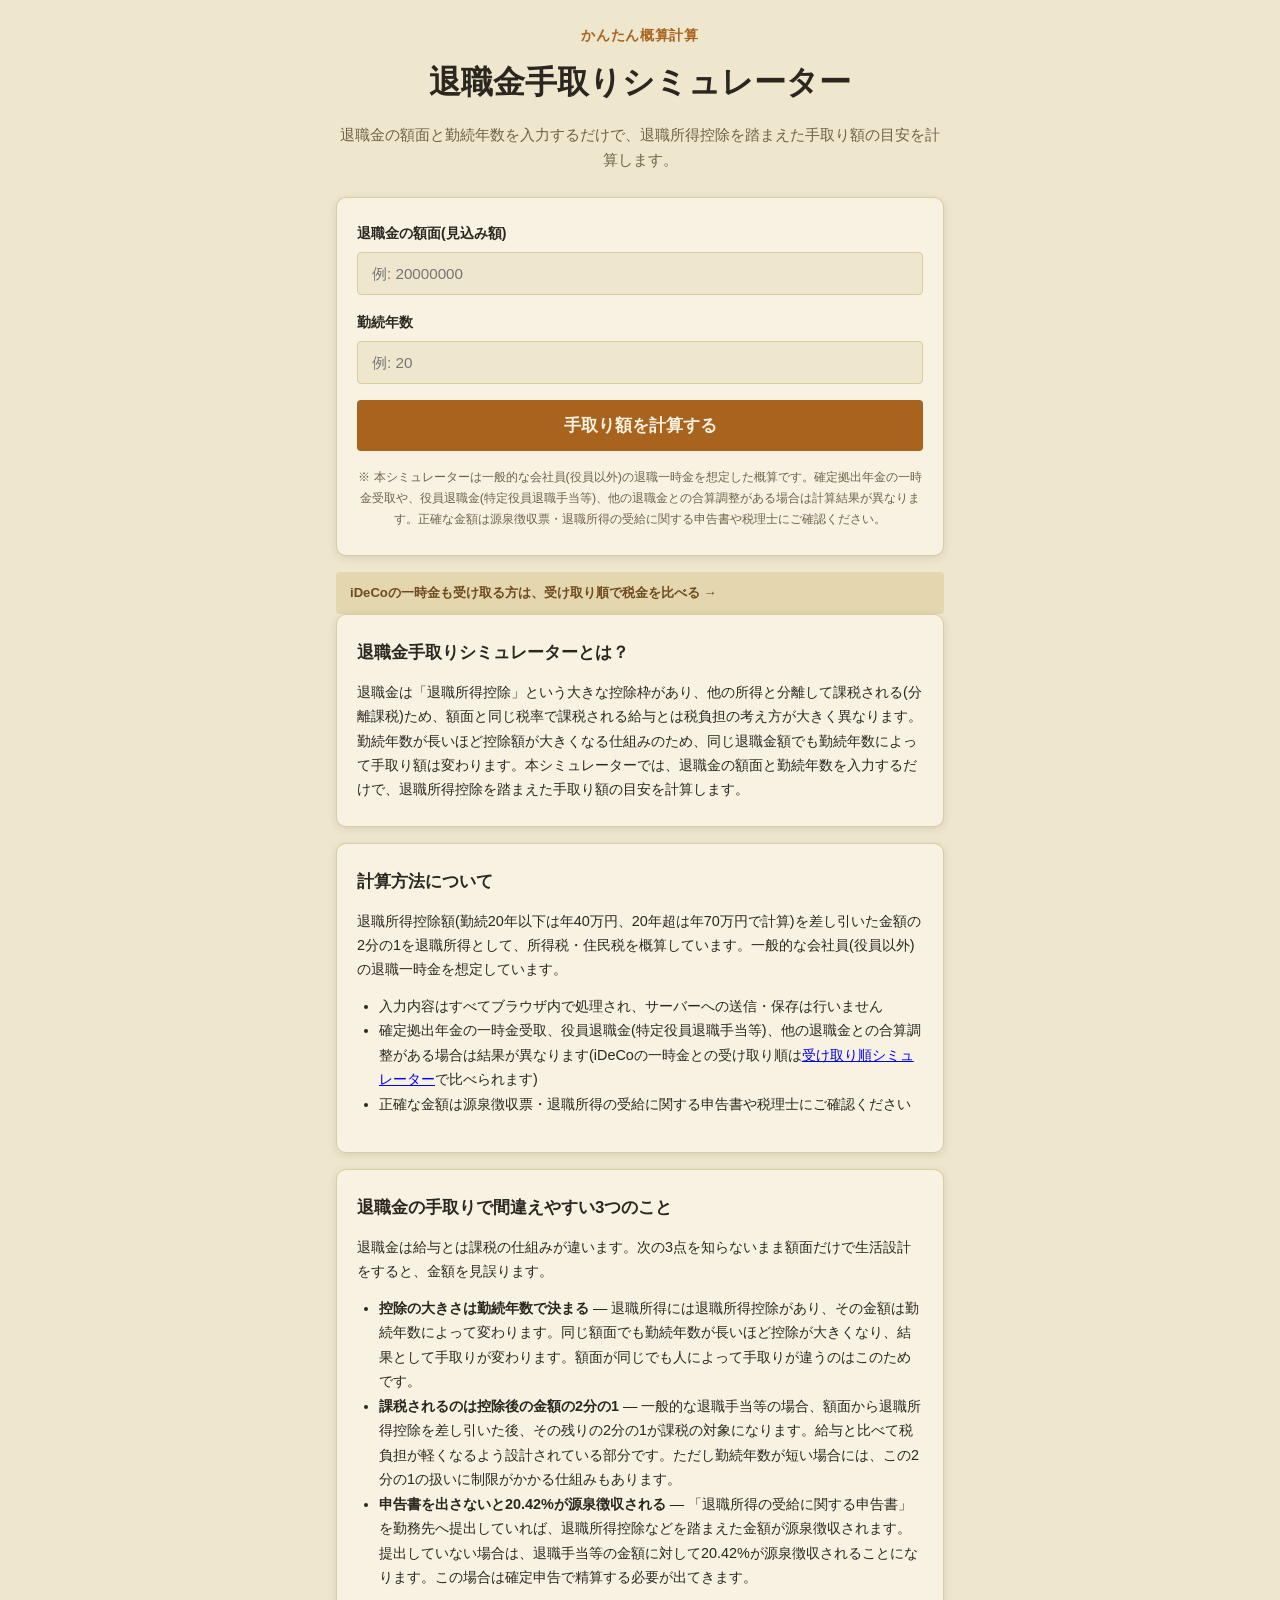
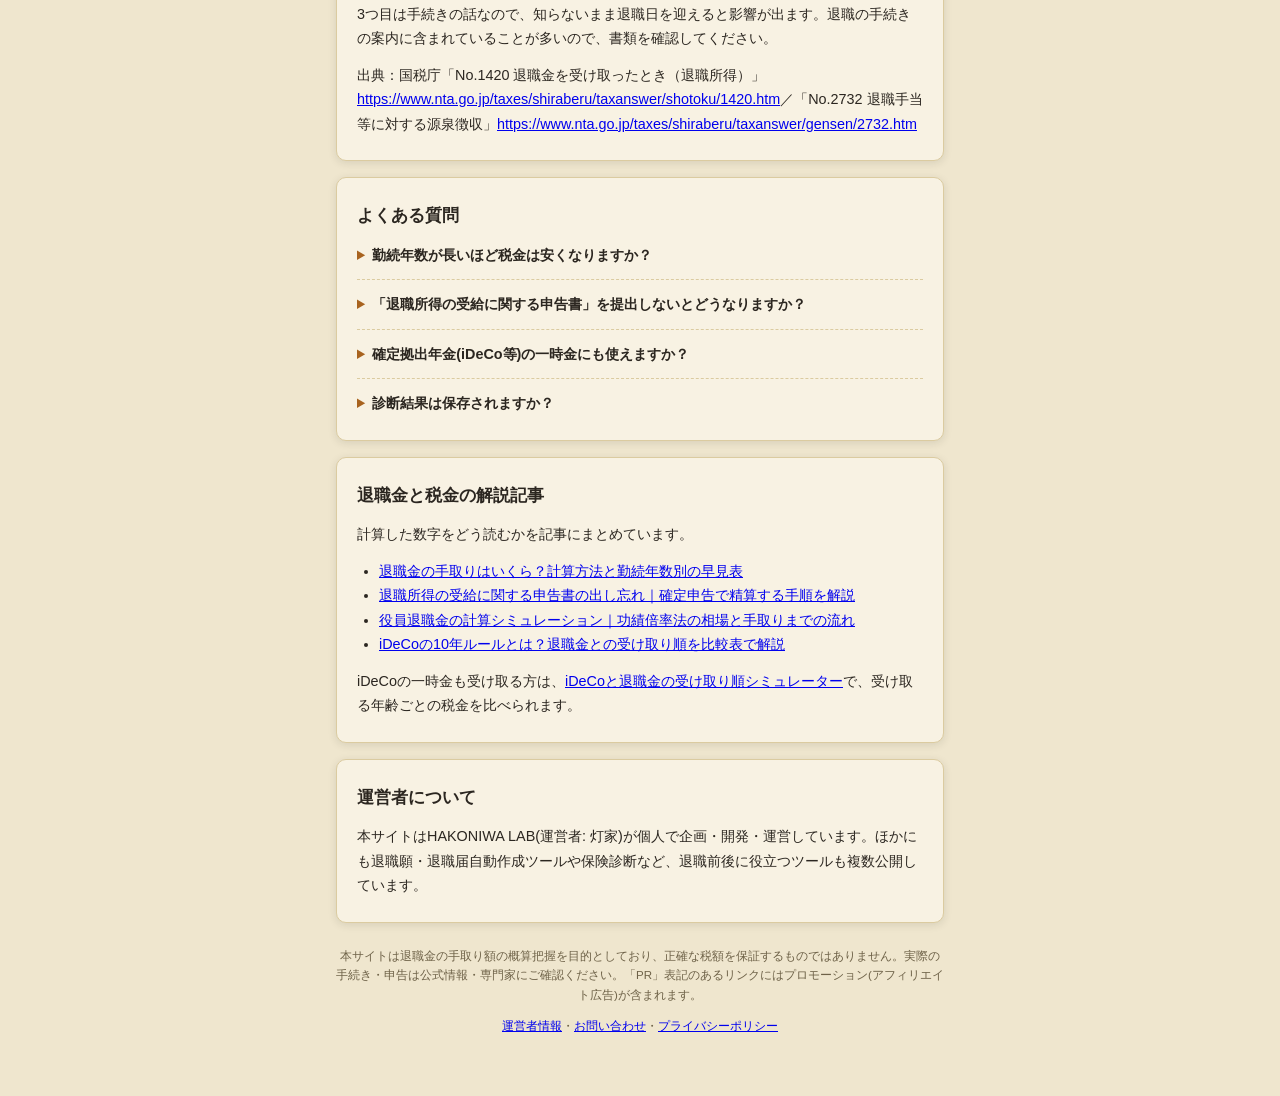
==== index.html @ 079b58ea "iDeCoと退職金の受け取り順シミュレーターと10年ルール解説記事を追加 - ideco/: iDeCo一時金を受け取る年齢ごとに退職金と合わせた税額を比較表で表示   (施行令70条の10年ルール・" ====
<!DOCTYPE html>
<html lang="ja">
<head>
<meta charset="UTF-8">
<meta name="viewport" content="width=device-width, initial-scale=1.0">
<title>退職金手取りシミュレーター | 退職所得控除を踏まえて概算計算</title>
<meta name="description" content="退職金の額面と勤続年数を入力するだけで、退職所得控除を踏まえた所得税・住民税を差し引いた手取り額の目安を計算できます。">
<script async src="https://pagead2.googlesyndication.com/pagead/js/adsbygoogle.js?client=ca-pub-6465548593525933" crossorigin="anonymous"></script>
<link rel="canonical" href="https://hakoniwalab.com/retirement-simulator/">
<link rel="stylesheet" href="css/style.css">
<script type="application/ld+json">{"@context":"https://schema.org","@type":"FAQPage","mainEntity":[{"@type":"Question","name":"勤続年数が長いほど税金は安くなりますか？","acceptedAnswer":{"@type":"Answer","text":"はい。退職所得控除は勤続年数に応じて大きくなるため(20年を境に控除の増え方も変わります)、同じ退職金額でも勤続年数が長いほど課税対象額が小さくなり、手取りの割合が高くなる傾向があります。"}},{"@type":"Question","name":"「退職所得の受給に関する申告書」を提出しないとどうなりますか？","acceptedAnswer":{"@type":"Answer","text":"提出しない場合、退職金の20.42%が一律で源泉徴収され、控除が反映されないため税金を多く払いすぎることがあります。その場合は確定申告で還付を受けられます。本シミュレーターは申告書を提出した場合の税額を計算しています。"}},{"@type":"Question","name":"確定拠出年金(iDeCo等)の一時金にも使えますか？","acceptedAnswer":{"@type":"Answer","text":"本シミュレーターは退職金だけの手取りを計算します。iDeCoの一時金と退職金の両方を受け取る場合は、受け取る順番と間隔で退職所得控除が調整されるため、iDeCoと退職金の受け取り順シミュレーターで、受け取る年齢ごとの税額を比べてください。"}},{"@type":"Question","name":"診断結果は保存されますか？","acceptedAnswer":{"@type":"Answer","text":"保存されません。計算のたびにその場で処理しており、入力内容や結果を外部に送信・保存する仕組みは持っていません。"}}]}</script>
</head>
<body>
<div id="app" class="app">

  <header class="app-header">
    <p class="app-header__eyebrow">かんたん概算計算</p>
    <h1 class="app-header__title">退職金手取り<br class="sp-only">シミュレーター</h1>
    <p class="app-header__lead">退職金の額面と勤続年数を入力するだけで、退職所得控除を踏まえた手取り額の目安を計算します。</p>
  </header>

  <main id="main" class="main">

    <!-- intro/form screen -->
    <section id="screen-intro" class="screen" data-screen="intro">
      <div class="card card--intro">
        <form id="calc-form">
          <div class="form-field">
            <label for="retirement_pay">退職金の額面(見込み額)</label>
            <input type="number" id="retirement_pay" name="retirement_pay" class="quiz-select" placeholder="例: 20000000" min="0" step="10000" required>
          </div>

          <div class="form-field">
            <label for="years">勤続年数</label>
            <input type="number" id="years" name="years" class="quiz-select" placeholder="例: 20" min="1" max="60" step="1" required>
          </div>

          <button type="submit" class="btn btn--primary btn--large">手取り額を計算する</button>
        </form>
        <p class="intro-disclaimer">※ 本シミュレーターは一般的な会社員(役員以外)の退職一時金を想定した概算です。確定拠出年金の一時金受取や、役員退職金(特定役員退職手当等)、他の退職金との合算調整がある場合は計算結果が異なります。正確な金額は源泉徴収票・退職所得の受給に関する申告書や税理士にご確認ください。</p>
      </div>
      <a class="cross-link-banner" href="ideco/">iDeCoの一時金も受け取る方は、受け取り順で税金を比べる →</a>
    </section>

    <!-- result screen -->
    <section id="screen-result" class="screen" data-screen="result" hidden>
      <div class="card card--intro" id="result-body"></div>
      <div id="ad-slot-result-bottom" class="ad-slot" aria-hidden="true"></div>

      <div class="card card--lead" id="lead-card">
        <h2 class="card__title">計算結果をあとで見返したい方へ</h2>
        <p>メールアドレスを登録すると、HAKONIWA LABの新しいツール・お得な情報をお届けします。</p>
        <form id="lead-form" class="lead-form" action="https://mail-studio.hakoniwa-labs.workers.dev/f/v6lGNd5ZqjptO-bG2wVIIij1IczI0iWg" method="post" target="popupwindow" onsubmit="window.open('https://mail-studio.hakoniwa-labs.workers.dev/f/v6lGNd5ZqjptO-bG2wVIIij1IczI0iWg', 'popupwindow')">
          <input type="email" name="email" class="lead-form__input" placeholder="メールアドレス" required>
          <button type="submit" class="btn btn--primary">登録する</button>
        </form>
      </div>

      <button type="button" class="btn btn--ghost" id="btn-restart">条件を変えて再計算する</button>
    </section>

  </main>

  <section class="article" aria-labelledby="about-heading">
    <div class="card card--article">
      <h2 id="about-heading">退職金手取りシミュレーターとは？</h2>
      <p>退職金は「退職所得控除」という大きな控除枠があり、他の所得と分離して課税される(分離課税)ため、額面と同じ税率で課税される給与とは税負担の考え方が大きく異なります。勤続年数が長いほど控除額が大きくなる仕組みのため、同じ退職金額でも勤続年数によって手取り額は変わります。本シミュレーターでは、退職金の額面と勤続年数を入力するだけで、退職所得控除を踏まえた手取り額の目安を計算します。</p>
    </div>

    <div class="card card--article">
      <h2>計算方法について</h2>
      <p>退職所得控除額(勤続20年以下は年40万円、20年超は年70万円で計算)を差し引いた金額の2分の1を退職所得として、所得税・住民税を概算しています。一般的な会社員(役員以外)の退職一時金を想定しています。</p>
      <ul>
        <li>入力内容はすべてブラウザ内で処理され、サーバーへの送信・保存は行いません</li>
        <li>確定拠出年金の一時金受取、役員退職金(特定役員退職手当等)、他の退職金との合算調整がある場合は結果が異なります(iDeCoの一時金との受け取り順は<a href="ideco/">受け取り順シミュレーター</a>で比べられます)</li>
        <li>正確な金額は源泉徴収票・退職所得の受給に関する申告書や税理士にご確認ください</li>
      </ul>
    </div>

    <div class="card card--article">
      <h2>退職金の手取りで間違えやすい3つのこと</h2>
      <p>退職金は給与とは課税の仕組みが違います。次の3点を知らないまま額面だけで生活設計をすると、金額を見誤ります。</p>
      <ul>
        <li><strong>控除の大きさは勤続年数で決まる</strong> — 退職所得には退職所得控除があり、その金額は勤続年数によって変わります。同じ額面でも勤続年数が長いほど控除が大きくなり、結果として手取りが変わります。額面が同じでも人によって手取りが違うのはこのためです。</li>
        <li><strong>課税されるのは控除後の金額の2分の1</strong> — 一般的な退職手当等の場合、額面から退職所得控除を差し引いた後、その残りの2分の1が課税の対象になります。給与と比べて税負担が軽くなるよう設計されている部分です。ただし勤続年数が短い場合には、この2分の1の扱いに制限がかかる仕組みもあります。</li>
        <li><strong>申告書を出さないと20.42%が源泉徴収される</strong> — 「退職所得の受給に関する申告書」を勤務先へ提出していれば、退職所得控除などを踏まえた金額が源泉徴収されます。提出していない場合は、退職手当等の金額に対して20.42%が源泉徴収されることになります。この場合は確定申告で精算する必要が出てきます。</li>
      </ul>
      <p>3つ目は手続きの話なので、知らないまま退職日を迎えると影響が出ます。退職の手続きの案内に含まれていることが多いので、書類を確認してください。</p>
      <p>出典：国税庁「No.1420 退職金を受け取ったとき（退職所得）」<a href="https://www.nta.go.jp/taxes/shiraberu/taxanswer/shotoku/1420.htm" target="_blank" rel="noopener">https://www.nta.go.jp/taxes/shiraberu/taxanswer/shotoku/1420.htm</a>／「No.2732 退職手当等に対する源泉徴収」<a href="https://www.nta.go.jp/taxes/shiraberu/taxanswer/gensen/2732.htm" target="_blank" rel="noopener">https://www.nta.go.jp/taxes/shiraberu/taxanswer/gensen/2732.htm</a></p>
    </div>

    <div class="card card--article">
      <h2>よくある質問</h2>
      <details class="faq-item">
        <summary>勤続年数が長いほど税金は安くなりますか？</summary>
        <p>はい。退職所得控除は勤続年数に応じて大きくなるため(20年を境に控除の増え方も変わります)、同じ退職金額でも勤続年数が長いほど課税対象額が小さくなり、手取りの割合が高くなる傾向があります。</p>
      </details>
      <details class="faq-item">
        <summary>「退職所得の受給に関する申告書」を提出しないとどうなりますか？</summary>
        <p>提出しない場合、退職金の20.42%が一律で源泉徴収され、控除が反映されないため税金を多く払いすぎることがあります。その場合は確定申告で還付を受けられます。本シミュレーターは申告書を提出した場合の税額を計算しています。</p>
      </details>
      <details class="faq-item">
        <summary>確定拠出年金(iDeCo等)の一時金にも使えますか？</summary>
        <p>本シミュレーターは退職金だけの手取りを計算します。iDeCoの一時金と退職金の両方を受け取る場合は、受け取る順番と間隔で退職所得控除が調整されるため、<a href="ideco/">iDeCoと退職金の受け取り順シミュレーター</a>で、受け取る年齢ごとの税額を比べてください。</p>
      </details>
      <details class="faq-item">
        <summary>診断結果は保存されますか？</summary>
        <p>保存されません。計算のたびにその場で処理しており、入力内容や結果を外部に送信・保存する仕組みは持っていません。</p>
      </details>
    </div>

    <div class="card card--article">
      <h2>退職金と税金の解説記事</h2>
      <p>計算した数字をどう読むかを記事にまとめています。</p>
      <ul>
        <li><a href="guide/taishokukin-tedori-keisan/">退職金の手取りはいくら？計算方法と勤続年数別の早見表</a></li>
        <li><a href="guide/shinkokusho-dashiwasure/">退職所得の受給に関する申告書の出し忘れ｜確定申告で精算する手順を解説</a></li>
        <li><a href="guide/yakuin-taishokukin-keisan/">役員退職金の計算シミュレーション｜功績倍率法の相場と手取りまでの流れ</a></li>
        <li><a href="guide/ideco-10nen-rule/">iDeCoの10年ルールとは？退職金との受け取り順を比較表で解説</a></li>
      </ul>
      <p>iDeCoの一時金も受け取る方は、<a href="ideco/">iDeCoと退職金の受け取り順シミュレーター</a>で、受け取る年齢ごとの税金を比べられます。</p>
    </div>

    <div class="card card--article">
      <h2>運営者について</h2>
      <p>本サイトはHAKONIWA LAB(運営者: 灯家)が個人で企画・開発・運営しています。ほかにも退職願・退職届自動作成ツールや保険診断など、退職前後に役立つツールも複数公開しています。</p>
    </div>
  </section>

  <footer class="app-footer">
    <p>本サイトは退職金の手取り額の概算把握を目的としており、正確な税額を保証するものではありません。実際の手続き・申告は公式情報・専門家にご確認ください。「PR」表記のあるリンクにはプロモーション(アフィリエイト広告)が含まれます。</p>
    <p><a href="../about.html">運営者情報</a>・<a href="../contact.html">お問い合わせ</a>・<a href="../privacy.html">プライバシーポリシー</a></p>
  </footer>

</div>

<script src="js/calculate.js"></script>
<script src="js/app.js"></script>
</body>
</html>
---- css/style.css ----
:root {
  --color-bg: #efe6ce;
  --color-surface: #f8f2e3;
  --color-border: #dbcba0;
  --color-text: #2b2620;
  --color-text-muted: #6e6248;
  --color-primary: #a8631f;
  --color-primary-hover: #8b5119;
  --color-primary-contrast: #fbf3e2;
  --color-accent: #55704a;
  --color-badge-bg: #e4d6ae;
  --color-badge-text: #6e4a1e;
  --color-warn-bg: #efd3c0;
  --color-warn-text: #8a4322;
  --radius-sm: 4px;
  --radius-md: 6px;
  --radius-lg: 10px;
  --shadow-card: 0 2px 8px rgba(43, 38, 32, 0.12);
  --max-width: 640px;
}

@media (prefers-color-scheme: dark) {
  :root {
    --color-bg: #211f1a;
    --color-surface: #2c2a22;
    --color-border: #423e30;
    --color-text: #f1e9d8;
    --color-text-muted: #b3a585;
    --color-primary: #e3a23b;
    --color-primary-hover: #edb259;
    --color-primary-contrast: #241c0d;
    --color-accent: #8fae7d;
    --color-badge-bg: #3a3626;
    --color-badge-text: #e3a23b;
    --color-warn-bg: #3d2a1d;
    --color-warn-text: #e0a876;
    --shadow-card: 0 2px 14px rgba(0, 0, 0, 0.5);
  }
}

* { box-sizing: border-box; }

[hidden] { display: none !important; }

html, body {
  margin: 0;
  padding: 0;
  background: var(--color-bg);
  color: var(--color-text);
  font-family: "Hiragino Sans", "Hiragino Kaku Gothic ProN", Meiryo, "Yu Gothic", sans-serif;
  line-height: 1.7;
  -webkit-text-size-adjust: 100%;
}

.app {
  max-width: var(--max-width);
  margin: 0 auto;
  padding: 24px 16px 48px;
}

.app-header {
  text-align: center;
  margin-bottom: 24px;
}

.app-header__eyebrow {
  color: var(--color-primary);
  font-weight: 700;
  font-size: 0.85rem;
  letter-spacing: 0.05em;
  margin: 0 0 8px;
}

.app-header__title {
  font-size: 1.6rem;
  font-weight: 800;
  margin: 0 0 12px;
}

.app-header__lead {
  color: var(--color-text-muted);
  font-size: 0.95rem;
  margin: 0;
}

.main { display: block; }

.card {
  background: var(--color-surface);
  border: 1px solid var(--color-border);
  border-radius: var(--radius-lg);
  box-shadow: var(--shadow-card);
  padding: 24px 20px;
  margin-bottom: 16px;
}

.card--intro { text-align: center; }

.intro-points {
  list-style: none;
  padding: 0;
  margin: 0 0 20px;
  text-align: left;
  display: inline-block;
}

.intro-points li {
  position: relative;
  padding-left: 26px;
  margin-bottom: 10px;
  color: var(--color-text);
}

.intro-points li::before {
  content: "✓";
  position: absolute;
  left: 0;
  color: var(--color-accent);
  font-weight: 700;
}

.intro-disclaimer {
  font-size: 0.78rem;
  color: var(--color-text-muted);
  margin: 16px 0 0;
}

.btn {
  display: inline-block;
  border: none;
  border-radius: var(--radius-sm);
  font-size: 0.95rem;
  font-weight: 700;
  padding: 12px 20px;
  cursor: pointer;
  text-align: center;
  transition: background-color 0.15s ease, opacity 0.15s ease;
}

.btn--primary {
  background: var(--color-primary);
  color: var(--color-primary-contrast);
}
.btn--primary:hover { background: var(--color-primary-hover); }
.btn--primary:disabled { opacity: 0.5; cursor: not-allowed; }

.btn--ghost {
  background: transparent;
  color: var(--color-text-muted);
  border: 1px solid var(--color-border);
}
.btn--ghost:hover { color: var(--color-text); border-color: var(--color-text-muted); }

.btn--large { width: 100%; padding: 14px 20px; font-size: 1.05rem; }
.btn--skip { margin-left: auto; }

.progress {
  height: 6px;
  background: var(--color-border);
  border-radius: 999px;
  overflow: hidden;
  margin-bottom: 8px;
}

.progress__bar {
  height: 100%;
  width: 0%;
  background: var(--color-primary);
  transition: width 0.25s ease;
}

.progress__label {
  font-size: 0.78rem;
  color: var(--color-text-muted);
  margin: 0 0 16px;
  text-align: right;
}

.card--quiz { min-height: 220px; }

.quiz-question {
  font-size: 1.1rem;
  font-weight: 700;
  margin: 0 0 6px;
}

.quiz-question__note {
  font-size: 0.82rem;
  color: var(--color-text-muted);
  margin: 0 0 18px;
}

.quiz-options {
  display: grid;
  gap: 10px;
}

.quiz-option {
  display: block;
  width: 100%;
  text-align: left;
  padding: 14px 16px;
  background: var(--color-bg);
  border: 1.5px solid var(--color-border);
  border-radius: var(--radius-sm);
  color: var(--color-text);
  font-size: 0.95rem;
  cursor: pointer;
  transition: border-color 0.15s ease, background-color 0.15s ease;
}

.quiz-option:hover {
  border-color: var(--color-primary);
}

.quiz-option.is-selected {
  border-color: var(--color-primary);
  background: var(--color-badge-bg);
  font-weight: 700;
}

.quiz-select {
  width: 100%;
  padding: 12px 14px;
  border: 1.5px solid var(--color-border);
  border-radius: var(--radius-sm);
  background: var(--color-bg);
  color: var(--color-text);
  font-size: 0.95rem;
}

.quiz-nav {
  display: flex;
  align-items: center;
  gap: 10px;
}

.result-summary {
  text-align: center;
  margin-bottom: 20px;
}

.result-summary__count {
  font-size: 1.3rem;
  font-weight: 800;
  margin: 0 0 4px;
}

.result-summary__note {
  font-size: 0.82rem;
  color: var(--color-text-muted);
  margin: 0;
}

.result-list {
  display: grid;
  gap: 14px;
  margin-bottom: 20px;
}

.result-card {
  background: var(--color-surface);
  border: 1px solid var(--color-border);
  border-radius: var(--radius-md);
  box-shadow: var(--shadow-card);
  padding: 18px 18px 16px;
}

.result-card__badges {
  display: flex;
  flex-wrap: wrap;
  gap: 6px;
  margin-bottom: 10px;
}

.badge {
  display: inline-block;
  font-size: 0.72rem;
  font-weight: 700;
  padding: 3px 10px;
  border-radius: 999px;
  background: var(--color-badge-bg);
  color: var(--color-badge-text);
}

.badge--accent {
  background: var(--color-primary);
  color: var(--color-primary-contrast);
}

.badge--warn {
  background: var(--color-warn-bg);
  color: var(--color-warn-text);
}

.result-card__name {
  font-size: 1.05rem;
  font-weight: 800;
  margin: 0 0 6px;
}

.result-card__benefit {
  color: var(--color-accent);
  font-weight: 700;
  margin: 0 0 4px;
}

.result-card__org {
  font-size: 0.8rem;
  color: var(--color-text-muted);
  margin: 0 0 12px;
}

.result-card__summary {
  font-size: 0.88rem;
  margin: 0 0 10px;
}

.result-card__conditions {
  font-size: 0.82rem;
  color: var(--color-text-muted);
  margin: 0 0 14px;
}

.result-card__actions {
  display: flex;
  flex-wrap: wrap;
  gap: 8px;
}

.result-card__link {
  display: inline-block;
  font-size: 0.85rem;
  font-weight: 700;
  color: var(--color-primary);
  text-decoration: none;
  padding: 8px 14px;
  border: 1.5px solid var(--color-primary);
  border-radius: var(--radius-sm);
}

.result-card__link:hover { background: var(--color-badge-bg); }

.result-card__link--offer {
  color: var(--color-accent);
  border-color: var(--color-accent);
  display: inline-flex;
  align-items: center;
  gap: 6px;
}

.badge--pr {
  background: var(--color-accent);
  color: var(--color-primary-contrast);
  font-size: 0.62rem;
  padding: 2px 6px;
}

.result-empty {
  text-align: center;
  color: var(--color-text-muted);
  padding: 24px 12px;
}

.ad-slot {
  min-height: 90px;
  border: 1px dashed var(--color-border);
  border-radius: var(--radius-sm);
  display: flex;
  align-items: center;
  justify-content: center;
  color: var(--color-text-muted);
  font-size: 0.75rem;
  margin-bottom: 20px;
}

.card--lead { text-align: center; }
.card__title { font-size: 1rem; margin: 0 0 8px; }

.lead-form {
  display: flex;
  gap: 8px;
  margin-top: 14px;
}

.lead-form__input {
  flex: 1;
  padding: 10px 12px;
  border: 1.5px solid var(--color-border);
  border-radius: var(--radius-sm);
  background: var(--color-bg);
  color: var(--color-text);
}

.app-footer {
  margin-top: 24px;
  text-align: center;
  font-size: 0.72rem;
  color: var(--color-text-muted);
}

.sp-only { display: inline; }

@media (min-width: 640px) {
  .app-header__title { font-size: 2rem; }
  .sp-only { display: none; }
}

.result-card__platforms {
  font-size: 0.8rem;
  color: var(--color-text-muted);
  margin: 0 0 14px;
}

.cross-link-banner {
  display: block;
  margin-top: 12px;
  padding: 10px 14px;
  background: var(--color-badge-bg);
  border-radius: var(--radius-sm);
  font-size: 0.82rem;
  color: var(--color-badge-text);
  text-decoration: none;
  font-weight: 700;
}

.cross-link-banner:hover { opacity: 0.85; }

.result-cross-links {
  display: grid;
  gap: 8px;
  margin-top: 16px;
}

.result-cross-links .cross-link-banner {
  margin-top: 0;
}

.form-field {
  text-align: left;
  margin-bottom: 16px;
}

.form-field label {
  display: block;
  font-size: 0.88rem;
  font-weight: 700;
  margin-bottom: 6px;
}

.form-field--checkbox label {
  display: flex;
  align-items: center;
  gap: 8px;
  font-weight: 400;
  font-size: 0.9rem;
}

.form-field--checkbox input[type="checkbox"] {
  width: 18px;
  height: 18px;
}

.result-headline {
  text-align: center;
  padding: 8px 0 20px;
  border-bottom: 1px dashed var(--color-border);
  margin-bottom: 16px;
}

.result-headline__label {
  font-size: 0.85rem;
  color: var(--color-text-muted);
  margin: 0 0 4px;
}

.result-headline__value {
  font-size: 2.2rem;
  font-weight: 800;
  color: var(--color-primary);
  margin: 0 0 4px;
}

.result-headline__sub {
  font-size: 0.85rem;
  color: var(--color-text-muted);
  margin: 0;
}

.result-breakdown {
  display: grid;
  gap: 8px;
  text-align: left;
}

.result-row {
  display: flex;
  justify-content: space-between;
  font-size: 0.9rem;
  padding: 8px 0;
  border-bottom: 1px solid var(--color-border);
}

.result-row span:first-child {
  color: var(--color-text-muted);
}

.result-row span:last-child {
  font-weight: 700;
}

/* --- 解説記事セクション --- */

.card--article h2 {
  font-size: 1.05rem;
  margin: 0 0 12px;
}
.card--article p {
  font-size: 0.9rem;
  margin: 0 0 12px;
}
.card--article p:last-child { margin-bottom: 0; }
.card--article a { overflow-wrap: anywhere; }
.card--article ul {
  font-size: 0.9rem;
  margin: 0 0 12px;
  padding-left: 22px;
}

.faq-item {
  border-bottom: 1px dashed var(--color-border);
  padding: 12px 0;
}
.faq-item:first-of-type { padding-top: 0; }
.faq-item:last-child { border-bottom: none; padding-bottom: 0; }
.faq-item summary {
  cursor: pointer;
  font-weight: 700;
  font-size: 0.9rem;
  list-style: revert;
}
.faq-item summary::marker { color: var(--color-primary); }
.faq-item p {
  margin: 8px 0 0;
  font-size: 0.85rem;
  color: var(--color-text-muted);
}
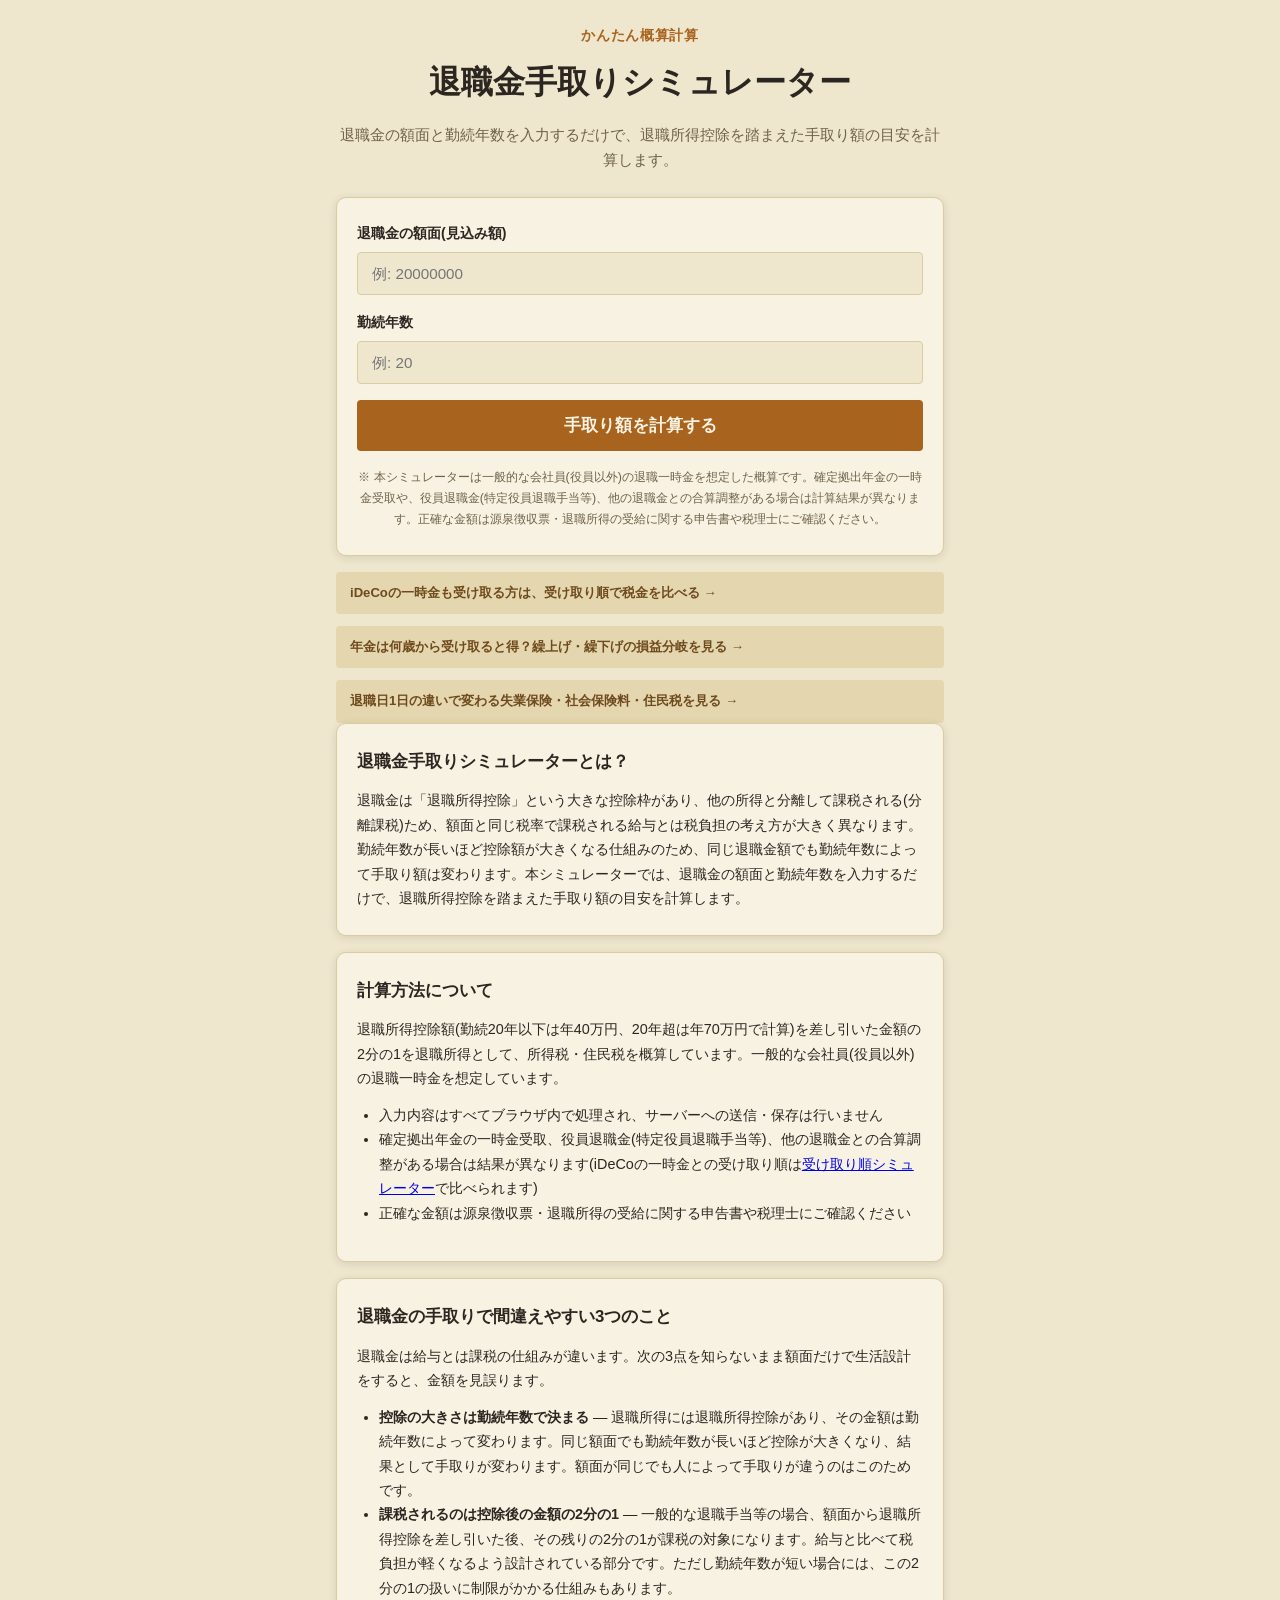
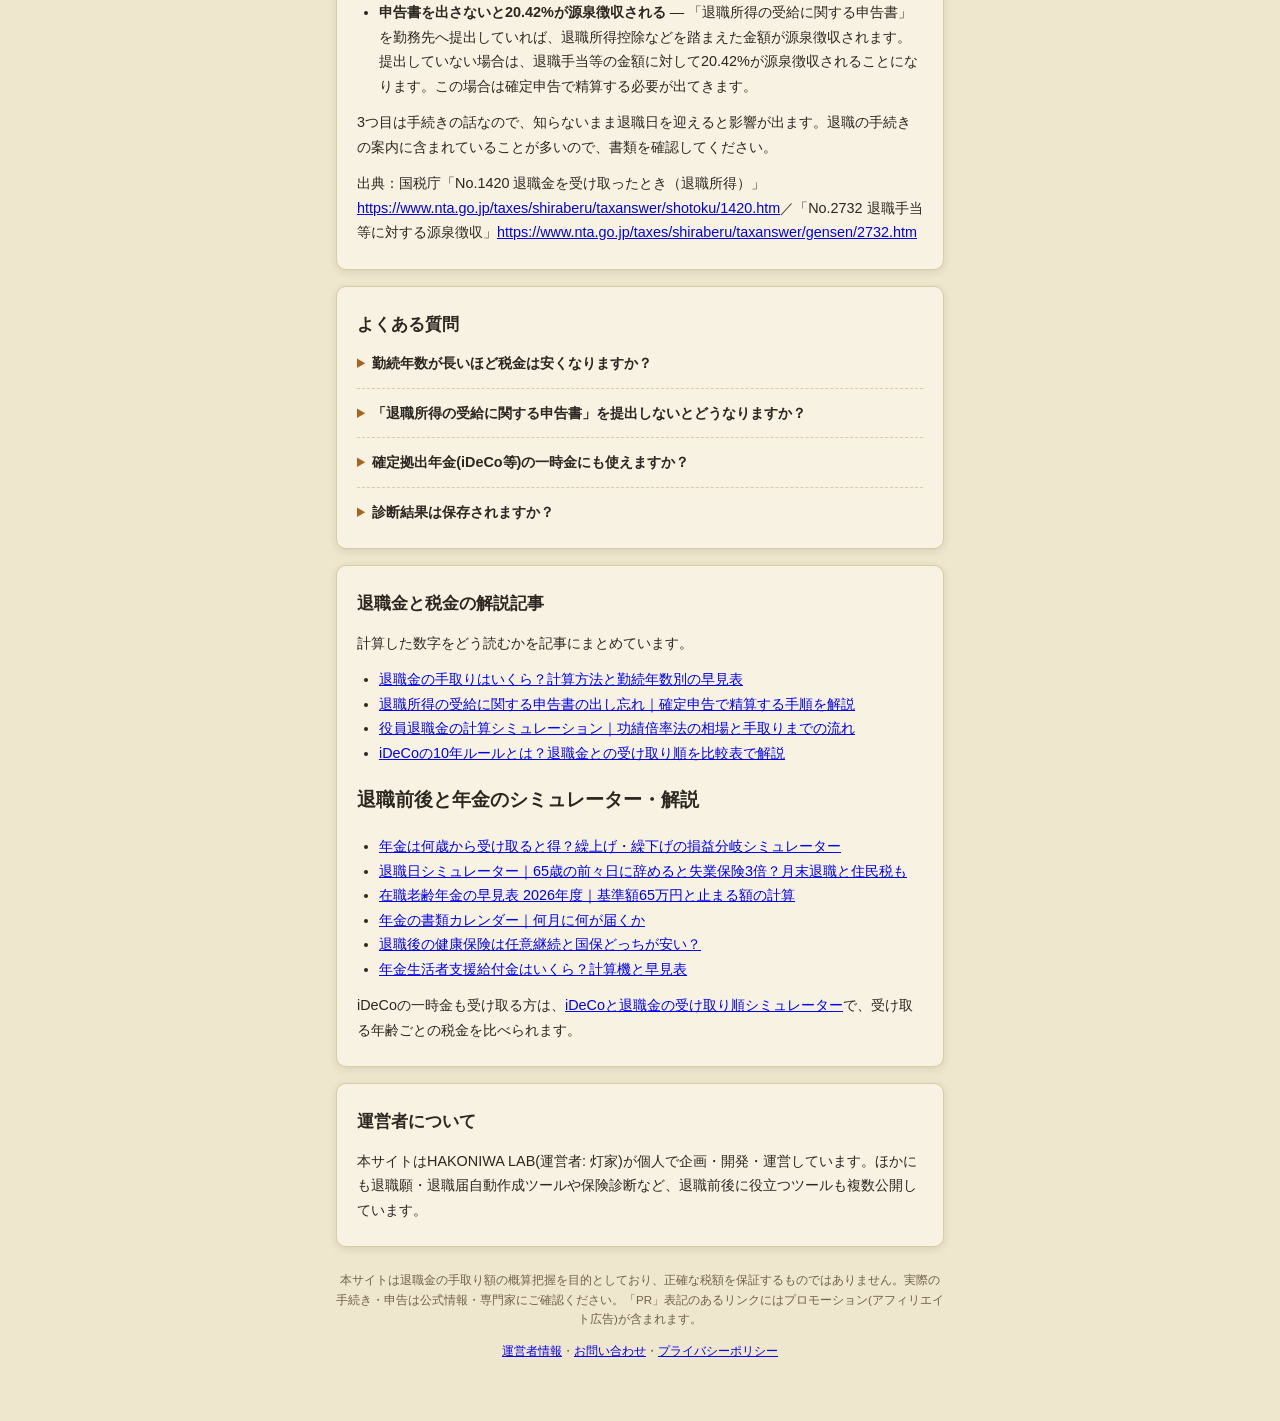
==== commit 01ef56ad: "年金の受け取り開始年齢・退職日のシミュレーターと年金の記事2本を追加 - nenkin-jukyu/: 繰上げ・繰下げの損益分岐(加給年金つき) - taishokubi/: 退職日で変わる失業給付・" ====
--- a/index.html
+++ b/index.html
@@ -3,6 +3,14 @@
 <head>
 <meta charset="UTF-8">
 <meta name="viewport" content="width=device-width, initial-scale=1.0">
+<!-- Google tag (gtag.js) -->
+<script async src="https://www.googletagmanager.com/gtag/js?id=G-WTBHV5QYG3"></script>
+<script>
+  window.dataLayer = window.dataLayer || [];
+  function gtag(){dataLayer.push(arguments);}
+  gtag('js', new Date());
+  gtag('config', 'G-WTBHV5QYG3');
+</script>
 <title>退職金手取りシミュレーター | 退職所得控除を踏まえて概算計算</title>
 <meta name="description" content="退職金の額面と勤続年数を入力するだけで、退職所得控除を踏まえた所得税・住民税を差し引いた手取り額の目安を計算できます。">
 <script async src="https://pagead2.googlesyndication.com/pagead/js/adsbygoogle.js?client=ca-pub-6465548593525933" crossorigin="anonymous"></script>
@@ -40,12 +48,34 @@
         <p class="intro-disclaimer">※ 本シミュレーターは一般的な会社員(役員以外)の退職一時金を想定した概算です。確定拠出年金の一時金受取や、役員退職金(特定役員退職手当等)、他の退職金との合算調整がある場合は計算結果が異なります。正確な金額は源泉徴収票・退職所得の受給に関する申告書や税理士にご確認ください。</p>
       </div>
       <a class="cross-link-banner" href="ideco/">iDeCoの一時金も受け取る方は、受け取り順で税金を比べる →</a>
+      <a class="cross-link-banner" href="nenkin-jukyu/">年金は何歳から受け取ると得？繰上げ・繰下げの損益分岐を見る →</a>
+      <a class="cross-link-banner" href="taishokubi/">退職日1日の違いで変わる失業保険・社会保険料・住民税を見る →</a>
     </section>
 
     <!-- result screen -->
     <section id="screen-result" class="screen" data-screen="result" hidden>
       <div class="card card--intro" id="result-body"></div>
       <div id="ad-slot-result-bottom" class="ad-slot" aria-hidden="true"></div>
+      <div class="card card--books" data-books-card>
+        <h2 class="card__title">関連する本</h2>
+        <p class="books__lead">受け取ったあとの使い道を考える方へ。運営者が書いた本です。</p>
+        <ul class="books__list">
+          <li class="books__item">
+            <a href="https://www.amazon.co.jp/dp/B0H3LRYNQZ" target="_blank" rel="noopener">
+              <span class="books__title">50代からのセカンドキャリア: 肩書きが消えた日、人生は始まる</span>
+              <span class="books__note">神泉悠斗／役職や肩書きが外れたあとの、仕事の選び直しについて。</span>
+            </a>
+          </li>
+          <li class="books__item">
+            <a href="https://www.amazon.co.jp/dp/B0H7M818R7" target="_blank" rel="noopener">
+              <span class="books__title">ずっと投資を後回しにしてきた、あなたへ。</span>
+              <span class="books__note">神泉悠斗／新NISA・インデックス投資・口座開設まで、迷わない5つのステップ。</span>
+            </a>
+          </li>
+        </ul>
+        <p class="books__ku">Kindle Unlimited の対象です（会員なら追加料金はかかりません）。</p>
+      </div>
+
 
       <div class="card card--lead" id="lead-card">
         <h2 class="card__title">計算結果をあとで見返したい方へ</h2>
@@ -118,6 +148,15 @@
         <li><a href="guide/yakuin-taishokukin-keisan/">役員退職金の計算シミュレーション｜功績倍率法の相場と手取りまでの流れ</a></li>
         <li><a href="guide/ideco-10nen-rule/">iDeCoの10年ルールとは？退職金との受け取り順を比較表で解説</a></li>
       </ul>
+      <h3>退職前後と年金のシミュレーター・解説</h3>
+      <ul>
+        <li><a href="nenkin-jukyu/">年金は何歳から受け取ると得？繰上げ・繰下げの損益分岐シミュレーター</a></li>
+        <li><a href="taishokubi/">退職日シミュレーター｜65歳の前々日に辞めると失業保険3倍？月末退職と住民税も</a></li>
+        <li><a href="guide/zaishoku-rourei-nenkin/">在職老齢年金の早見表 2026年度｜基準額65万円と止まる額の計算</a></li>
+        <li><a href="guide/nenkin-tsuchisho-calendar/">年金の書類カレンダー｜何月に何が届くか</a></li>
+        <li><a href="../subsidy-checker/guide/taishokugo-kenkohoken/">退職後の健康保険は任意継続と国保どっちが安い？</a></li>
+        <li><a href="../subsidy-checker/guide/nenkin-seikatsusha-shienkyufukin/">年金生活者支援給付金はいくら？計算機と早見表</a></li>
+      </ul>
       <p>iDeCoの一時金も受け取る方は、<a href="ideco/">iDeCoと退職金の受け取り順シミュレーター</a>で、受け取る年齢ごとの税金を比べられます。</p>
     </div>
 
--- a/css/style.css
+++ b/css/style.css
@@ -545,3 +545,25 @@
   font-size: 0.85rem;
   color: var(--color-text-muted);
 }
+
+/* --- 関連する本カード --- */
+.card--books .books__lead {
+  font-size: 0.9rem;
+  color: var(--color-text-muted);
+  margin: 0 0 12px;
+}
+.books__list { list-style: none; margin: 0; padding: 0; display: grid; gap: 10px; }
+.books__item a {
+  display: block;
+  padding: 12px 14px;
+  border: 1px solid var(--color-border);
+  border-radius: 8px;
+  background: var(--color-bg);
+  color: inherit;
+  text-decoration: none;
+}
+.books__item a:hover,
+.books__item a:focus-visible { border-color: var(--color-primary); }
+.books__title { display: block; font-weight: 600; font-size: 0.95rem; line-height: 1.5; }
+.books__note { display: block; font-size: 0.8rem; color: var(--color-text-muted); margin-top: 4px; }
+.books__ku { font-size: 0.8rem; color: var(--color-text-muted); margin: 10px 0 0; }
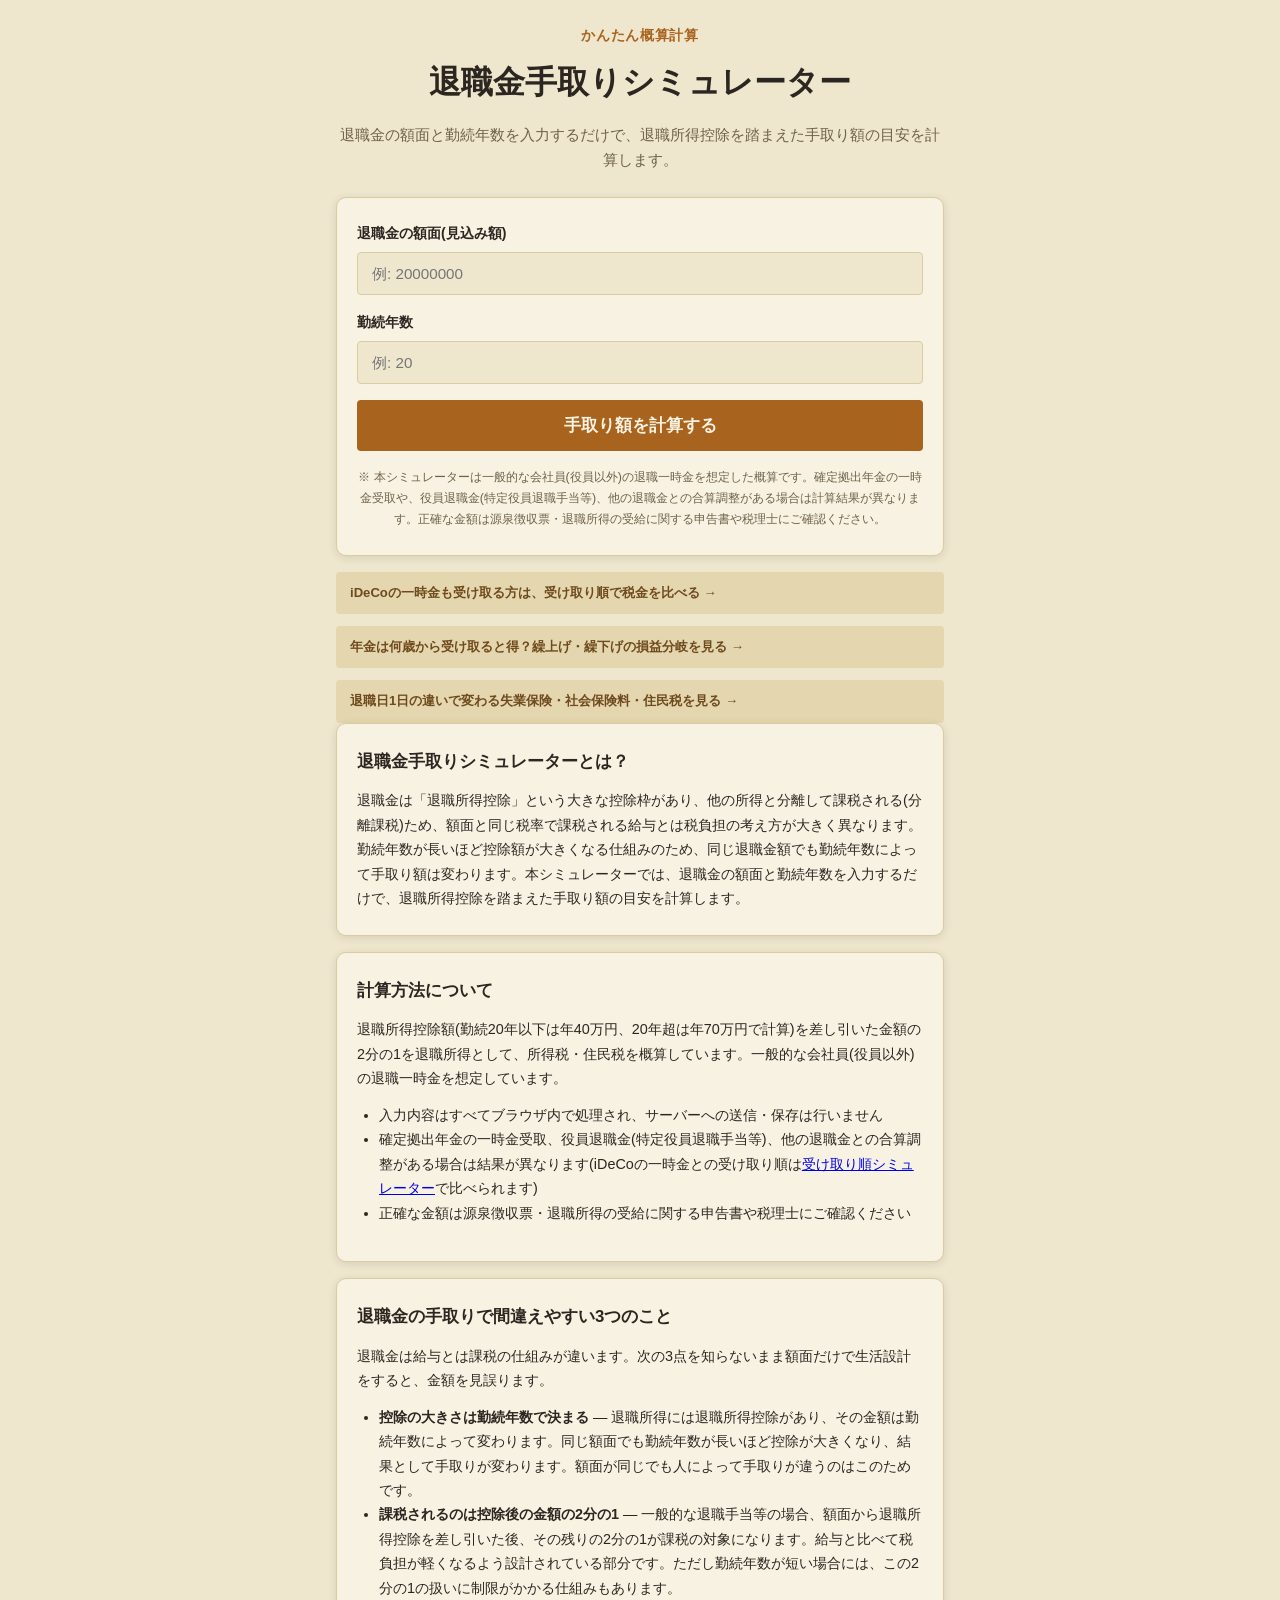
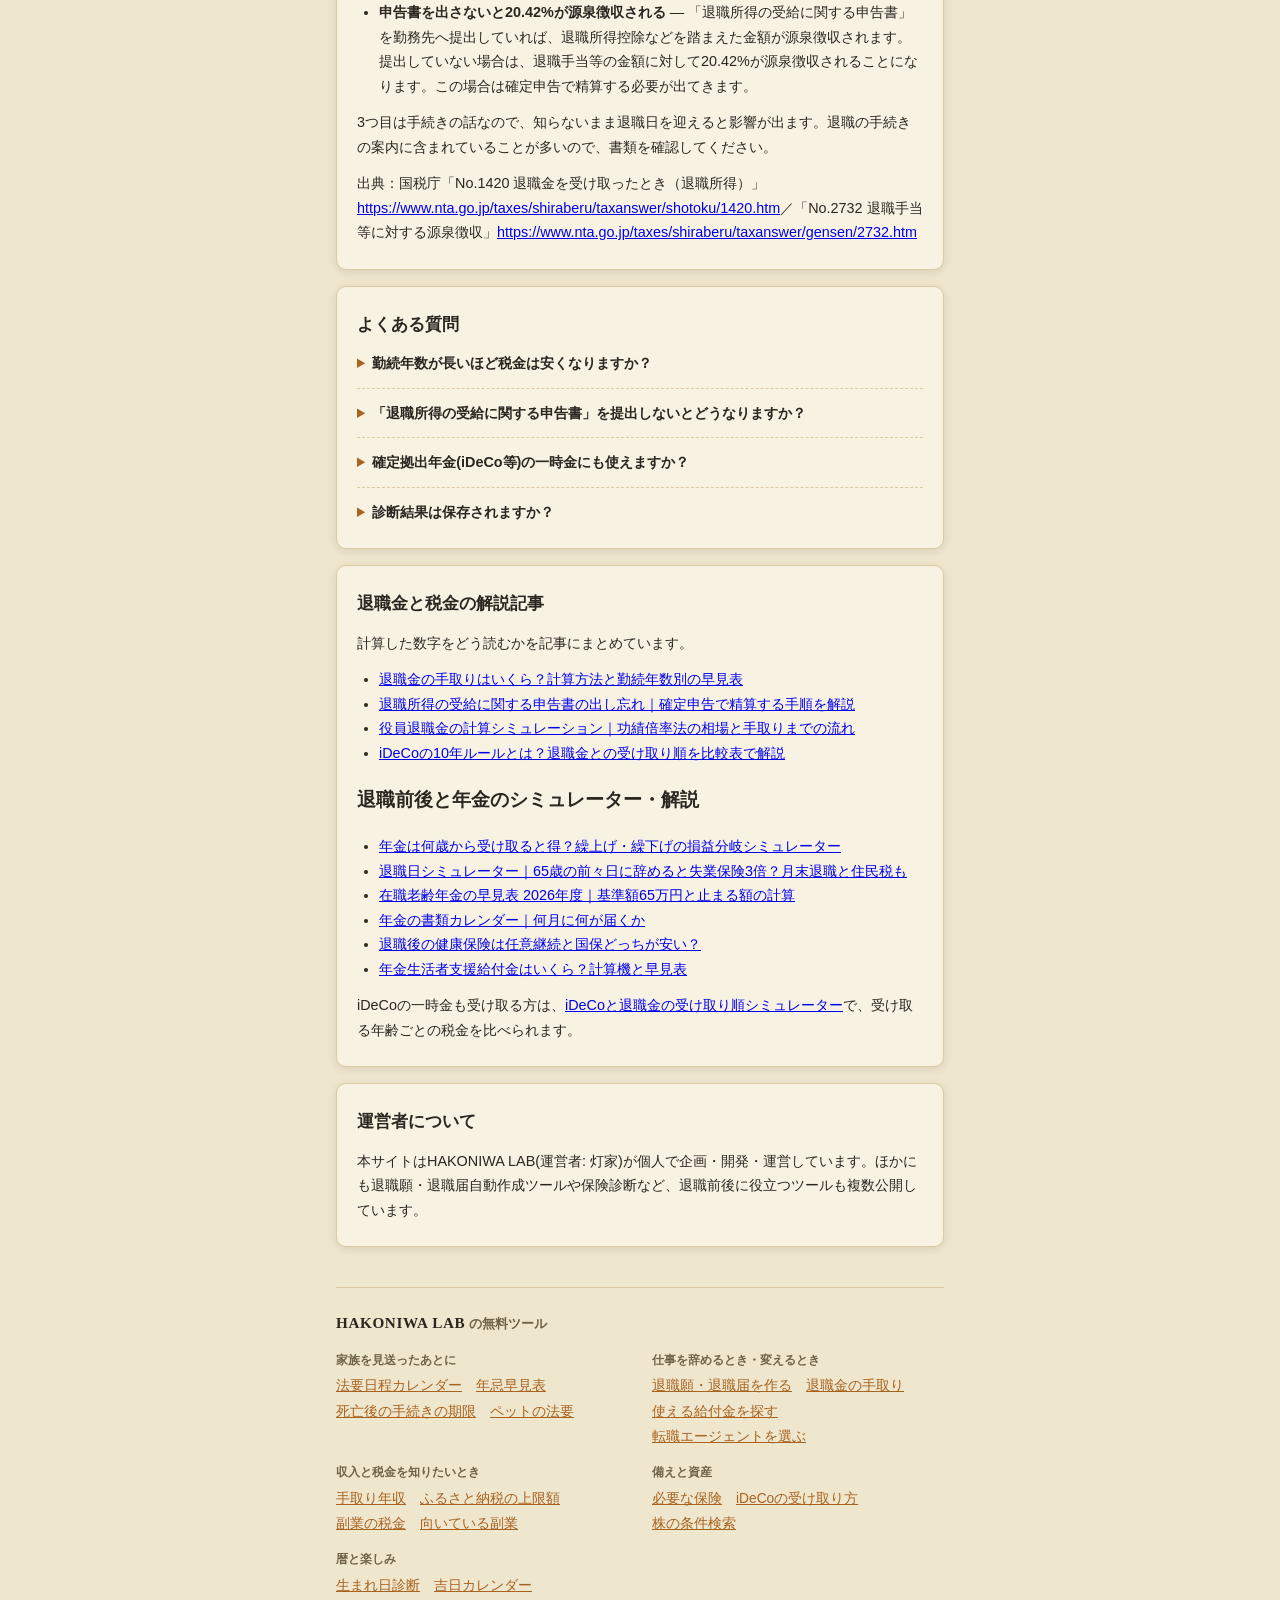
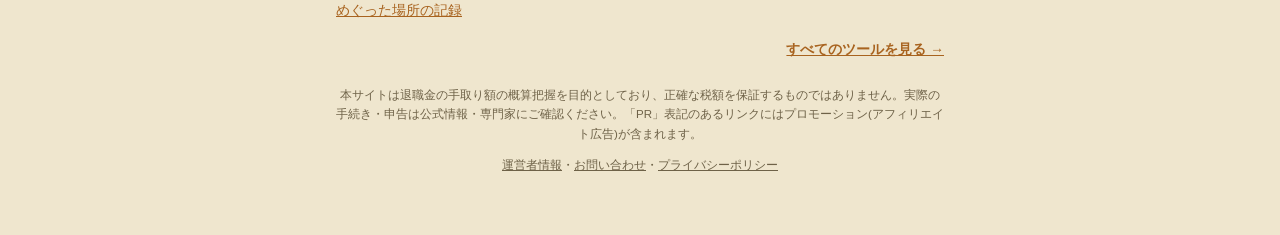
==== commit e2c9a1e7: "全ページにHAKONIWA LABのツール一覧とパンくずの入口を追加 286ページ中、サイトのトップへ戻れるのが9ページだけで、 記事から入った人がほかのツールに気づけなかったため。 - 本文の下(フ" ====
--- a/index.html
+++ b/index.html
@@ -166,6 +166,73 @@
     </div>
   </section>
 
+  <!-- site-nav:start -->
+  <style>
+  .site-nav { margin: 40px 0 0; padding: 22px 0 0; border-top: 1px solid var(--color-border, var(--line, #dbcba0)); color: var(--color-text, var(--ink, #2b2620)); text-align: left; }
+  .site-nav__title { margin: 0 0 14px; font-size: 0.82rem; font-weight: 700; color: var(--color-text-muted, var(--muted, #6e6248)); }
+  .site-nav__title a { font-family: Georgia, "Times New Roman", serif; font-size: 0.95rem; letter-spacing: 0.04em; color: var(--color-text, var(--ink, #2b2620)); text-decoration: none; }
+  .site-nav__groups { display: grid; gap: 14px 24px; }
+  @media (min-width: 560px) { .site-nav__groups { grid-template-columns: 1fr 1fr; } }
+  .site-nav__label { margin: 0 0 4px; font-size: 0.74rem; font-weight: 700; color: var(--color-text-muted, var(--muted, #6e6248)); }
+  .site-nav__links { display: flex; flex-wrap: wrap; gap: 2px 14px; margin: 0; padding: 0; list-style: none; font-size: 0.86rem; line-height: 1.7; }
+  .site-nav__links li { margin: 0; padding: 0; }
+  .site-nav__links li::before { content: none; }
+  .site-nav__links a { color: var(--color-primary, var(--navy, #a8631f)); }
+  .site-nav__all { margin: 16px 0 0; font-size: 0.86rem; text-align: right; }
+  .site-nav__all a { color: var(--color-primary, var(--navy, #a8631f)); font-weight: 700; }
+  .app-footer a { color: var(--color-text-muted, var(--muted, #6e6248)); }
+  </style>
+  <nav class="site-nav" aria-label="HAKONIWA LABのツール">
+    <p class="site-nav__title"><a href="../">HAKONIWA LAB</a> の無料ツール</p>
+    <div class="site-nav__groups">
+      <div>
+        <p class="site-nav__label">家族を見送ったあとに</p>
+        <ul class="site-nav__links">
+          <li><a href="../houyou-calendar/">法要日程カレンダー</a></li>
+          <li><a href="../houyou-calendar/hayami/">年忌早見表</a></li>
+          <li><a href="../houyou-calendar/tetsuzuki/">死亡後の手続きの期限</a></li>
+          <li><a href="../houyou-calendar/pet/">ペットの法要</a></li>
+        </ul>
+      </div>
+      <div>
+        <p class="site-nav__label">仕事を辞めるとき・変えるとき</p>
+        <ul class="site-nav__links">
+          <li><a href="../resignation-letter-generator/">退職願・退職届を作る</a></li>
+          <li><a href="../retirement-simulator/">退職金の手取り</a></li>
+          <li><a href="../subsidy-checker/">使える給付金を探す</a></li>
+          <li><a href="../career-checker/">転職エージェントを選ぶ</a></li>
+        </ul>
+      </div>
+      <div>
+        <p class="site-nav__label">収入と税金を知りたいとき</p>
+        <ul class="site-nav__links">
+          <li><a href="../takehome-calculator/">手取り年収</a></li>
+          <li><a href="../furusato-simulator/">ふるさと納税の上限額</a></li>
+          <li><a href="../sidejob-tax-simulator/">副業の税金</a></li>
+          <li><a href="../sidejob-checker/">向いている副業</a></li>
+        </ul>
+      </div>
+      <div>
+        <p class="site-nav__label">備えと資産</p>
+        <ul class="site-nav__links">
+          <li><a href="../insurance-checker/">必要な保険</a></li>
+          <li><a href="../retirement-simulator/ideco/">iDeCoの受け取り方</a></li>
+          <li><a href="../stock-screener/">株の条件検索</a></li>
+        </ul>
+      </div>
+      <div>
+        <p class="site-nav__label">暦と楽しみ</p>
+        <ul class="site-nav__links">
+          <li><a href="../birthday-fortune/">生まれ日診断</a></li>
+          <li><a href="../birthday-fortune/calendar/">吉日カレンダー</a></li>
+          <li><a href="../meguri-log/">めぐった場所の記録</a></li>
+        </ul>
+      </div>
+    </div>
+    <p class="site-nav__all"><a href="../">すべてのツールを見る →</a></p>
+  </nav>
+  <!-- site-nav:end -->
+
   <footer class="app-footer">
     <p>本サイトは退職金の手取り額の概算把握を目的としており、正確な税額を保証するものではありません。実際の手続き・申告は公式情報・専門家にご確認ください。「PR」表記のあるリンクにはプロモーション(アフィリエイト広告)が含まれます。</p>
     <p><a href="../about.html">運営者情報</a>・<a href="../contact.html">お問い合わせ</a>・<a href="../privacy.html">プライバシーポリシー</a></p>
--- a/css/style.css
+++ b/css/style.css
@@ -567,3 +567,7 @@
 .books__title { display: block; font-weight: 600; font-size: 0.95rem; line-height: 1.5; }
 .books__note { display: block; font-size: 0.8rem; color: var(--color-text-muted); margin-top: 4px; }
 .books__ku { font-size: 0.8rem; color: var(--color-text-muted); margin: 10px 0 0; }
+
+/* 広告のあるページの冒頭に出す PR 表記(A8 はファーストビューでの広告表示を求めている。birthday-fortune・houyou-calendar と同じ形) */
+.pr-note { font-size: 0.75rem; color: var(--color-text-muted); margin: -8px 0 14px; }
+.app-header + .pr-note { text-align: center; }
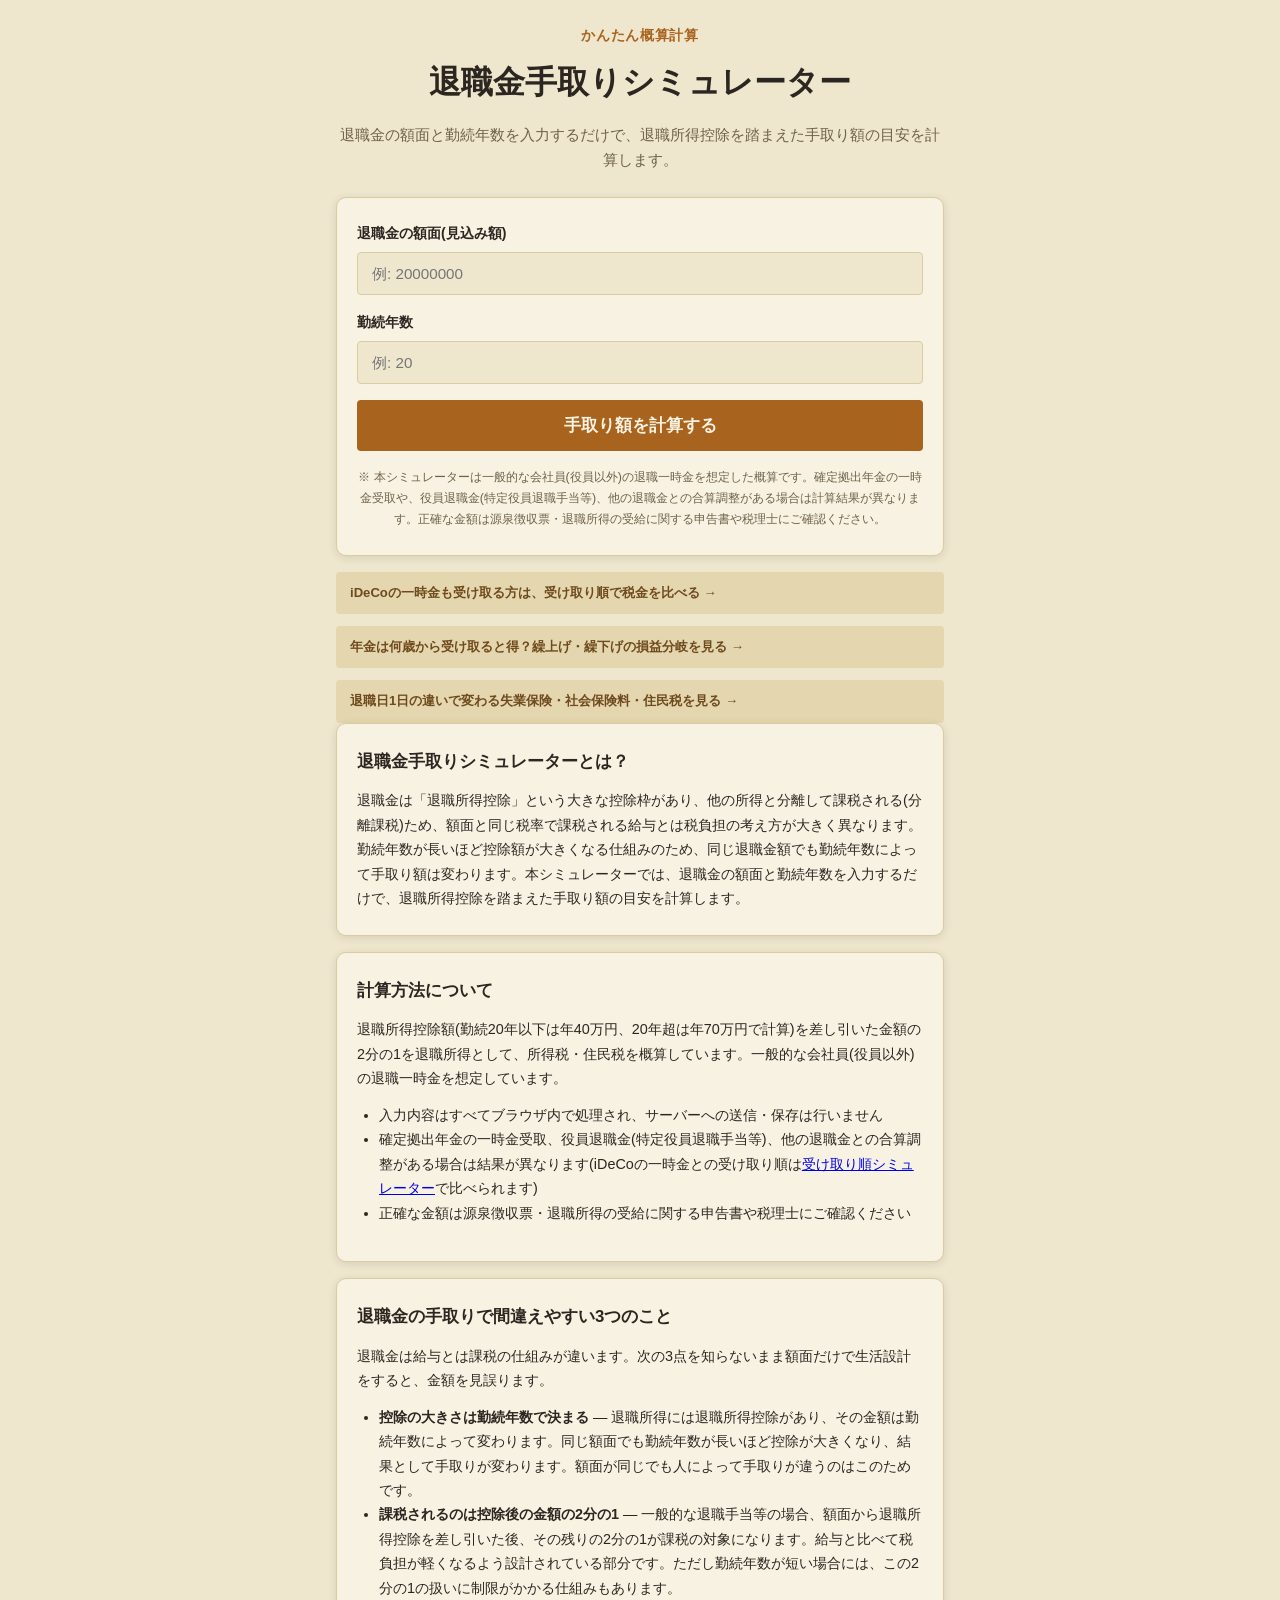
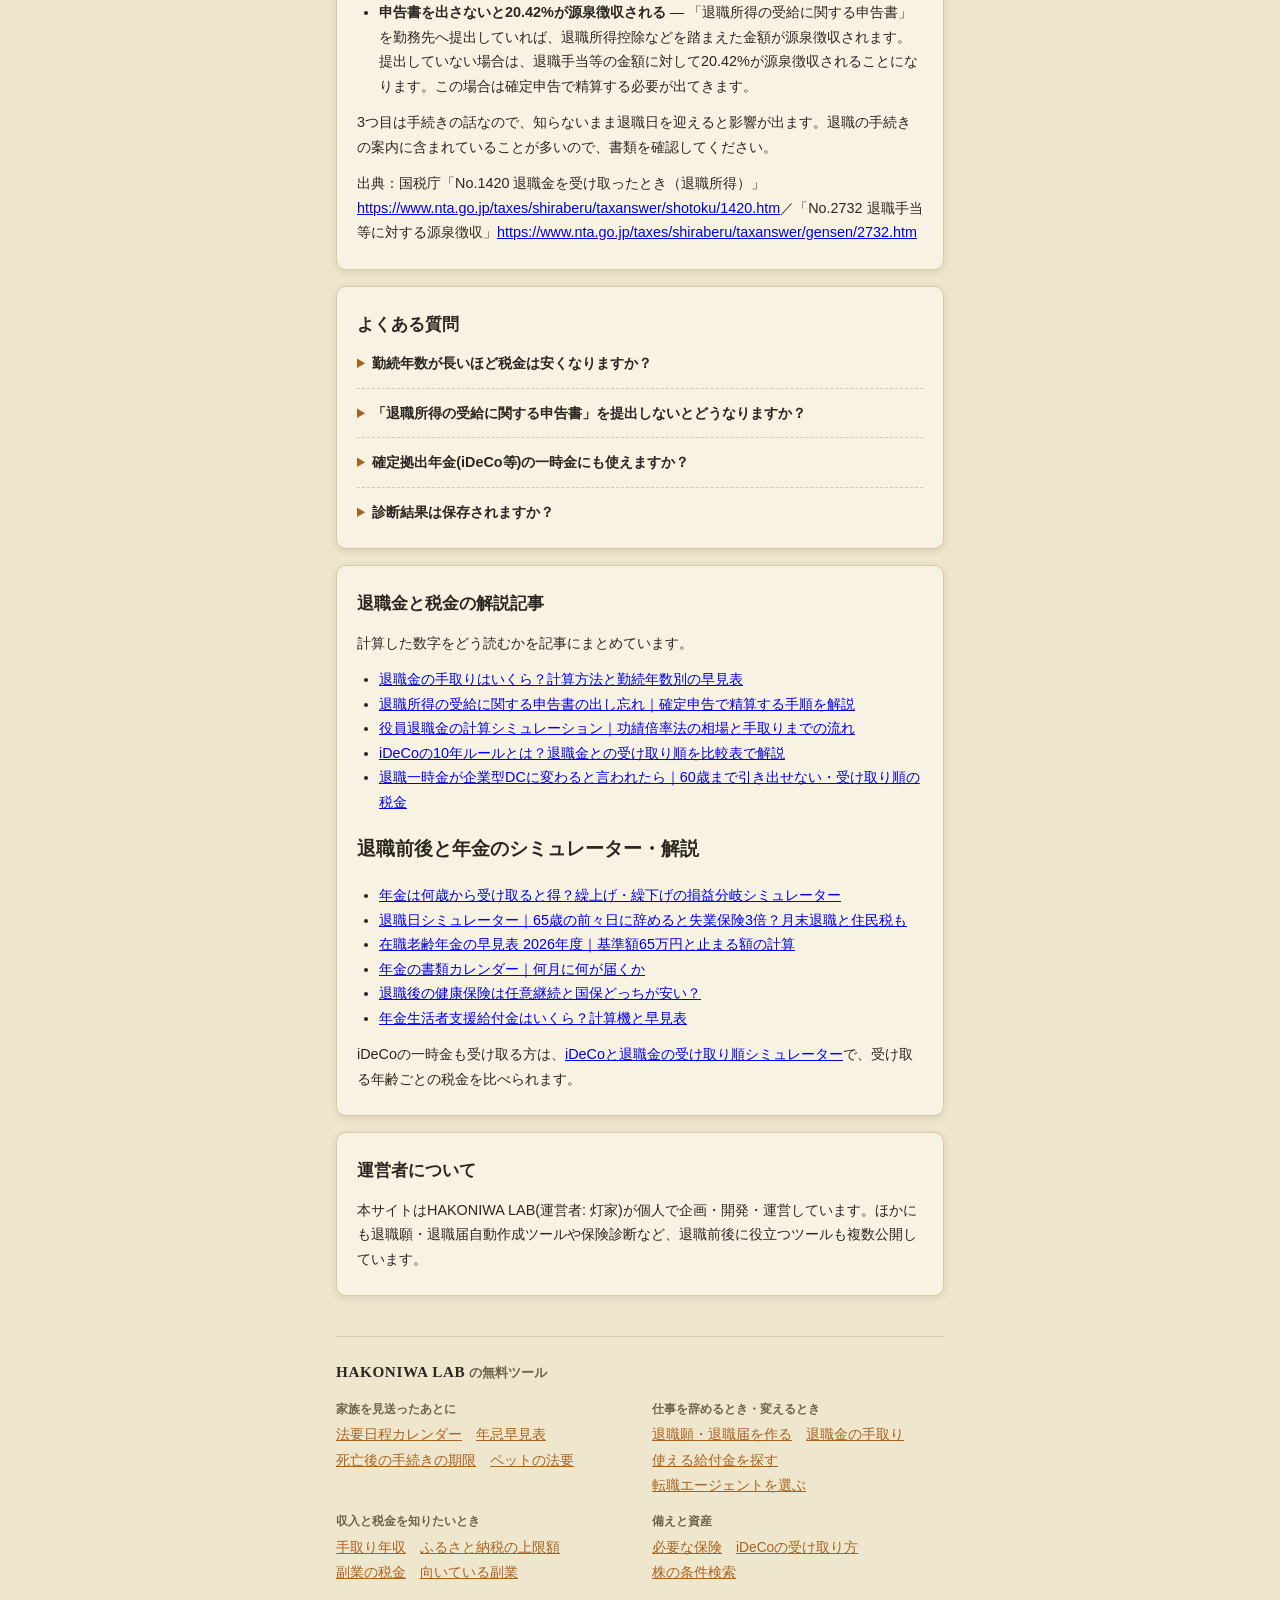
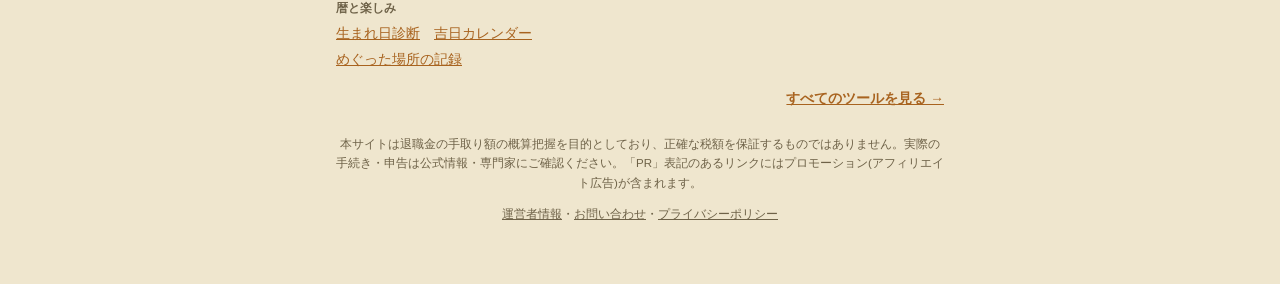
==== commit d6d22de9: "退職一時金が企業型DCに変わる人向けの記事を追加 Co-Authored-By: Claude Opus 5.5 <noreply@anthropic.com>" ====
--- a/index.html
+++ b/index.html
@@ -147,6 +147,7 @@
         <li><a href="guide/shinkokusho-dashiwasure/">退職所得の受給に関する申告書の出し忘れ｜確定申告で精算する手順を解説</a></li>
         <li><a href="guide/yakuin-taishokukin-keisan/">役員退職金の計算シミュレーション｜功績倍率法の相場と手取りまでの流れ</a></li>
         <li><a href="guide/ideco-10nen-rule/">iDeCoの10年ルールとは？退職金との受け取り順を比較表で解説</a></li>
+        <li><a href="guide/taishoku-ichijikin-dc/">退職一時金が企業型DCに変わると言われたら｜60歳まで引き出せない・受け取り順の税金</a></li>
       </ul>
       <h3>退職前後と年金のシミュレーター・解説</h3>
       <ul>
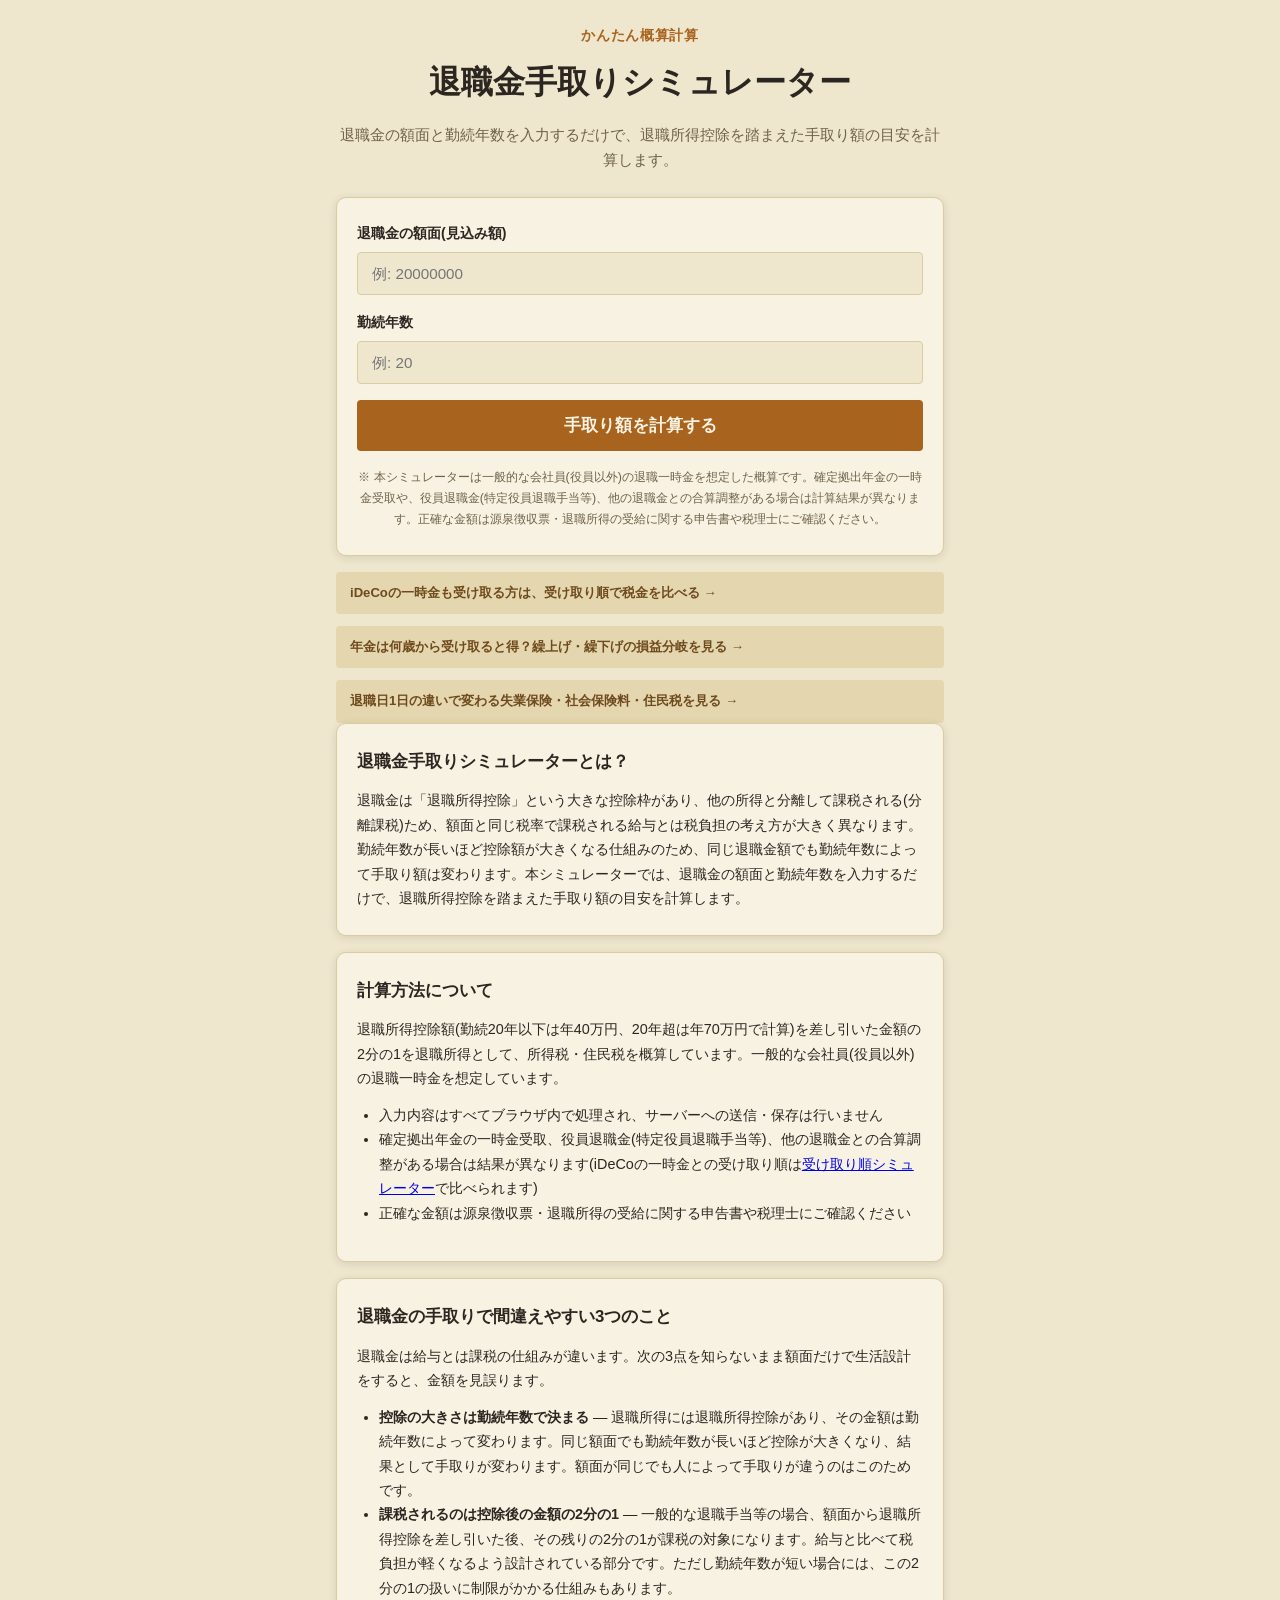
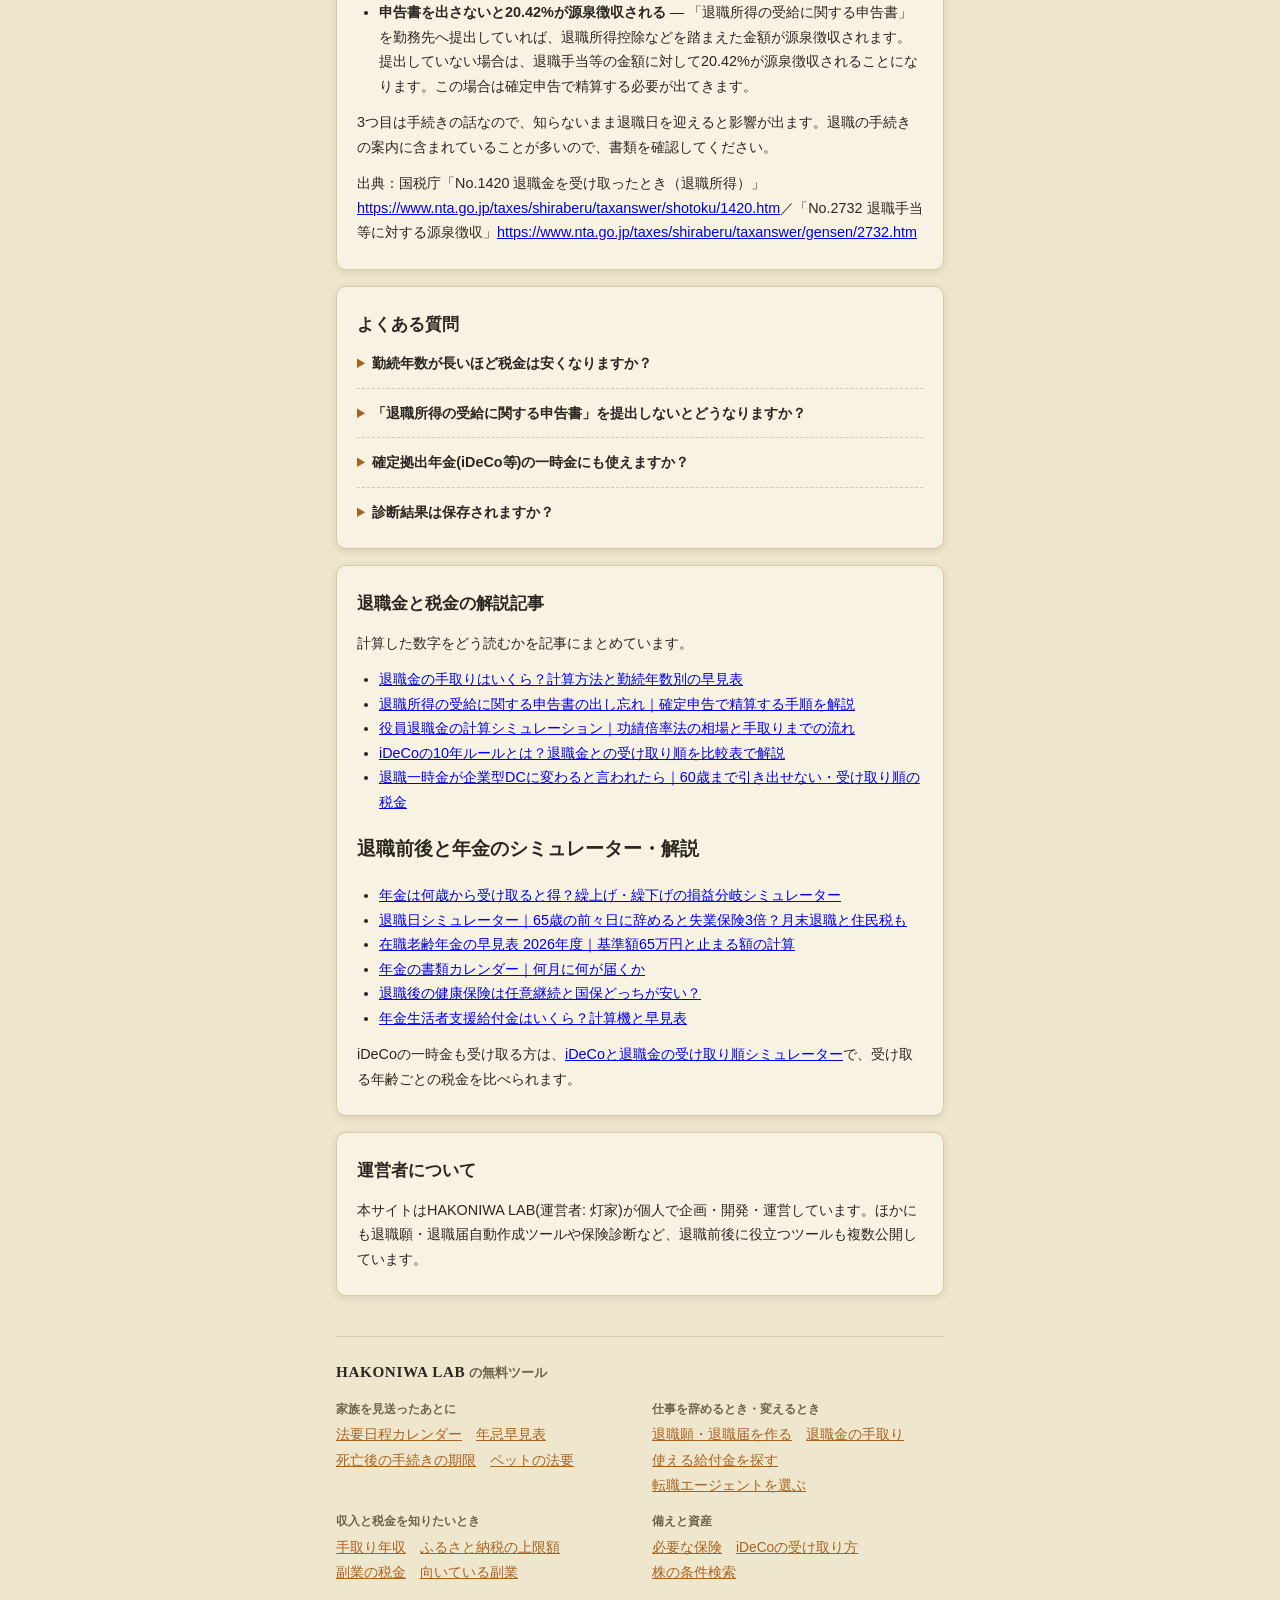
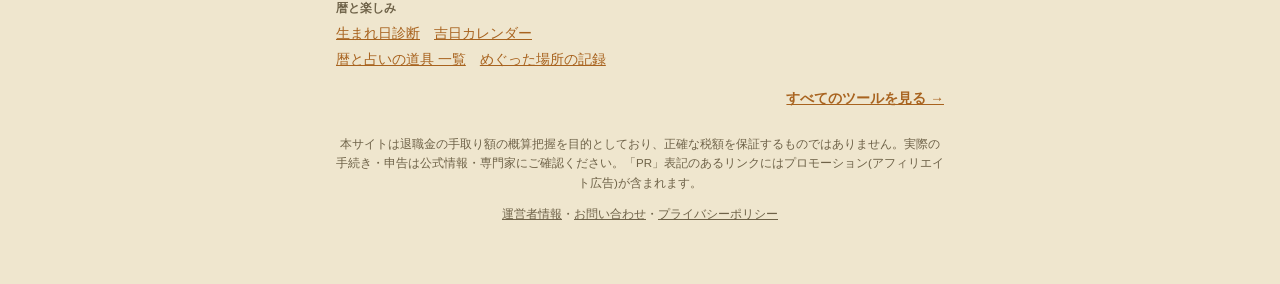
==== commit b81878b9: "全ページのツール一覧に「暦と占いの道具 一覧」を追加 Co-Authored-By: Claude Opus 5.5 <noreply@anthropic.com>" ====
--- a/index.html
+++ b/index.html
@@ -226,6 +226,7 @@
         <ul class="site-nav__links">
           <li><a href="../birthday-fortune/">生まれ日診断</a></li>
           <li><a href="../birthday-fortune/calendar/">吉日カレンダー</a></li>
+          <li><a href="../birthday-fortune/tools/">暦と占いの道具 一覧</a></li>
           <li><a href="../meguri-log/">めぐった場所の記録</a></li>
         </ul>
       </div>
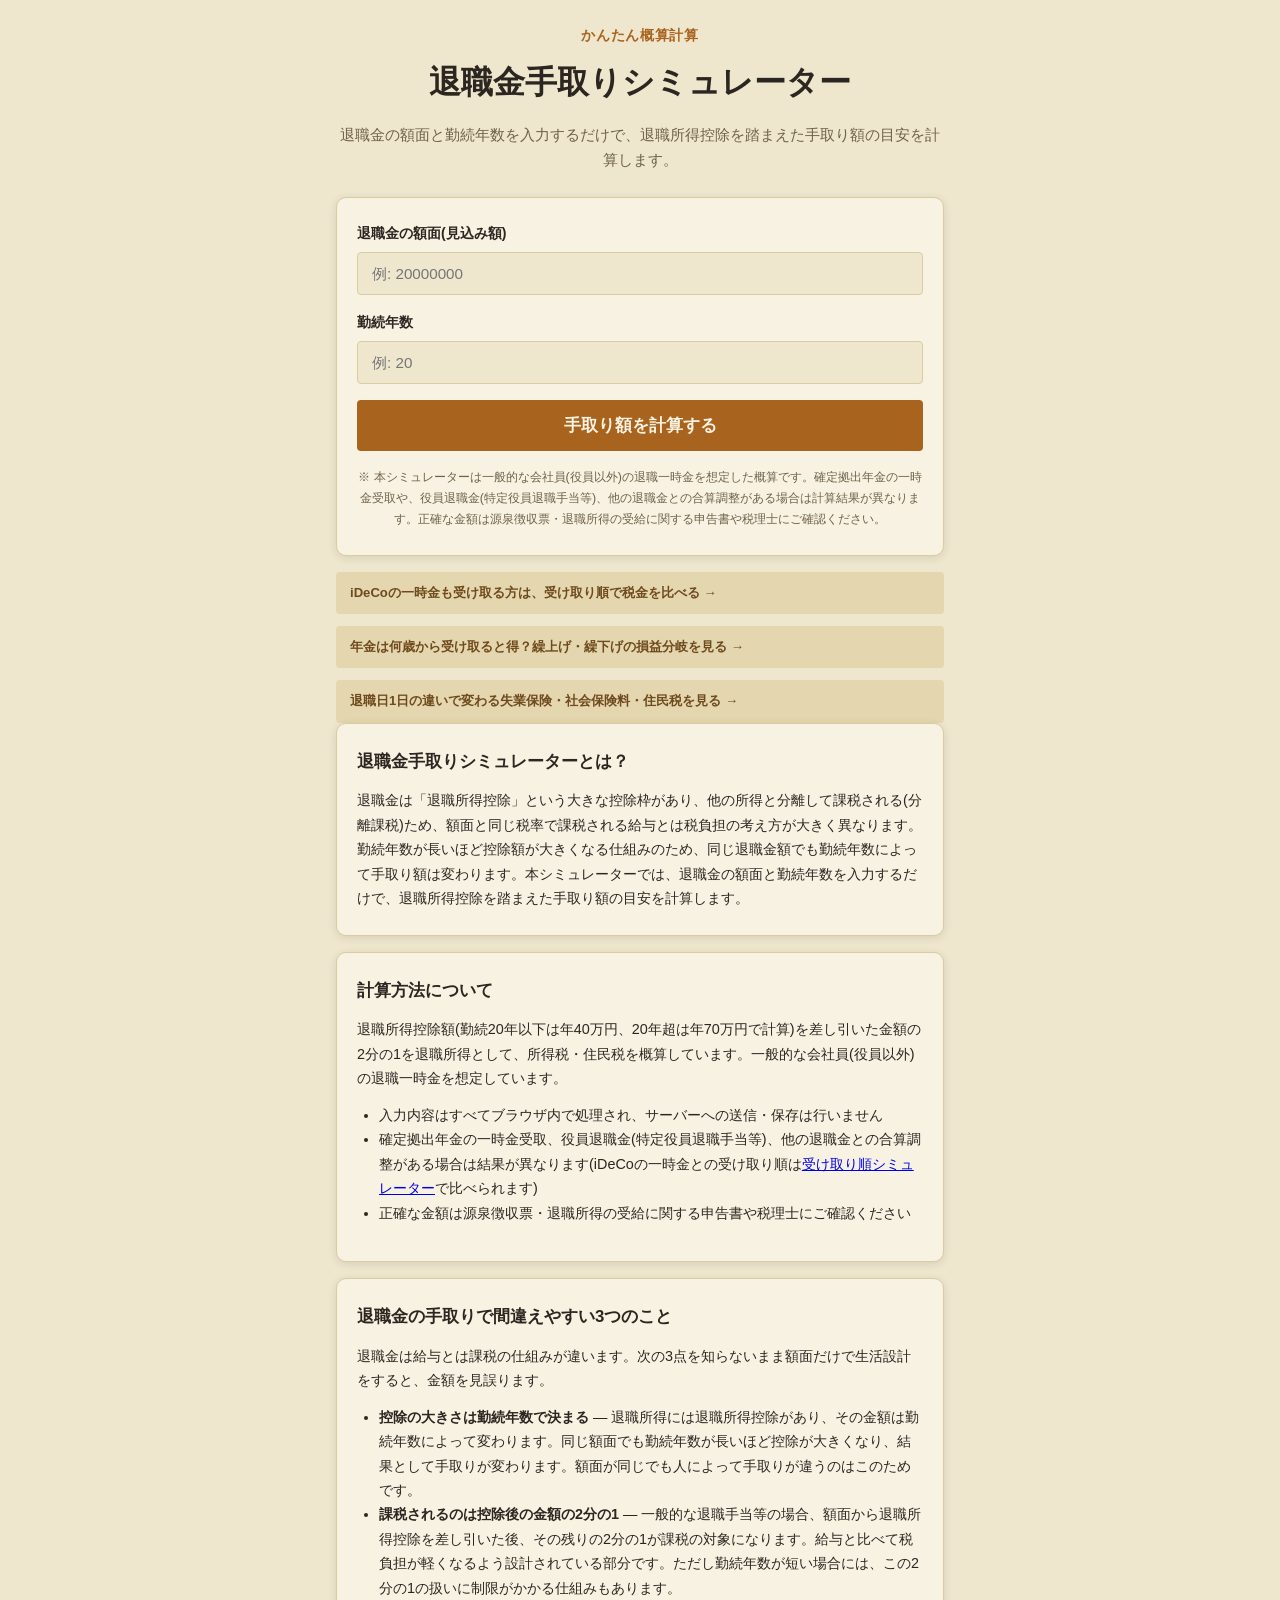
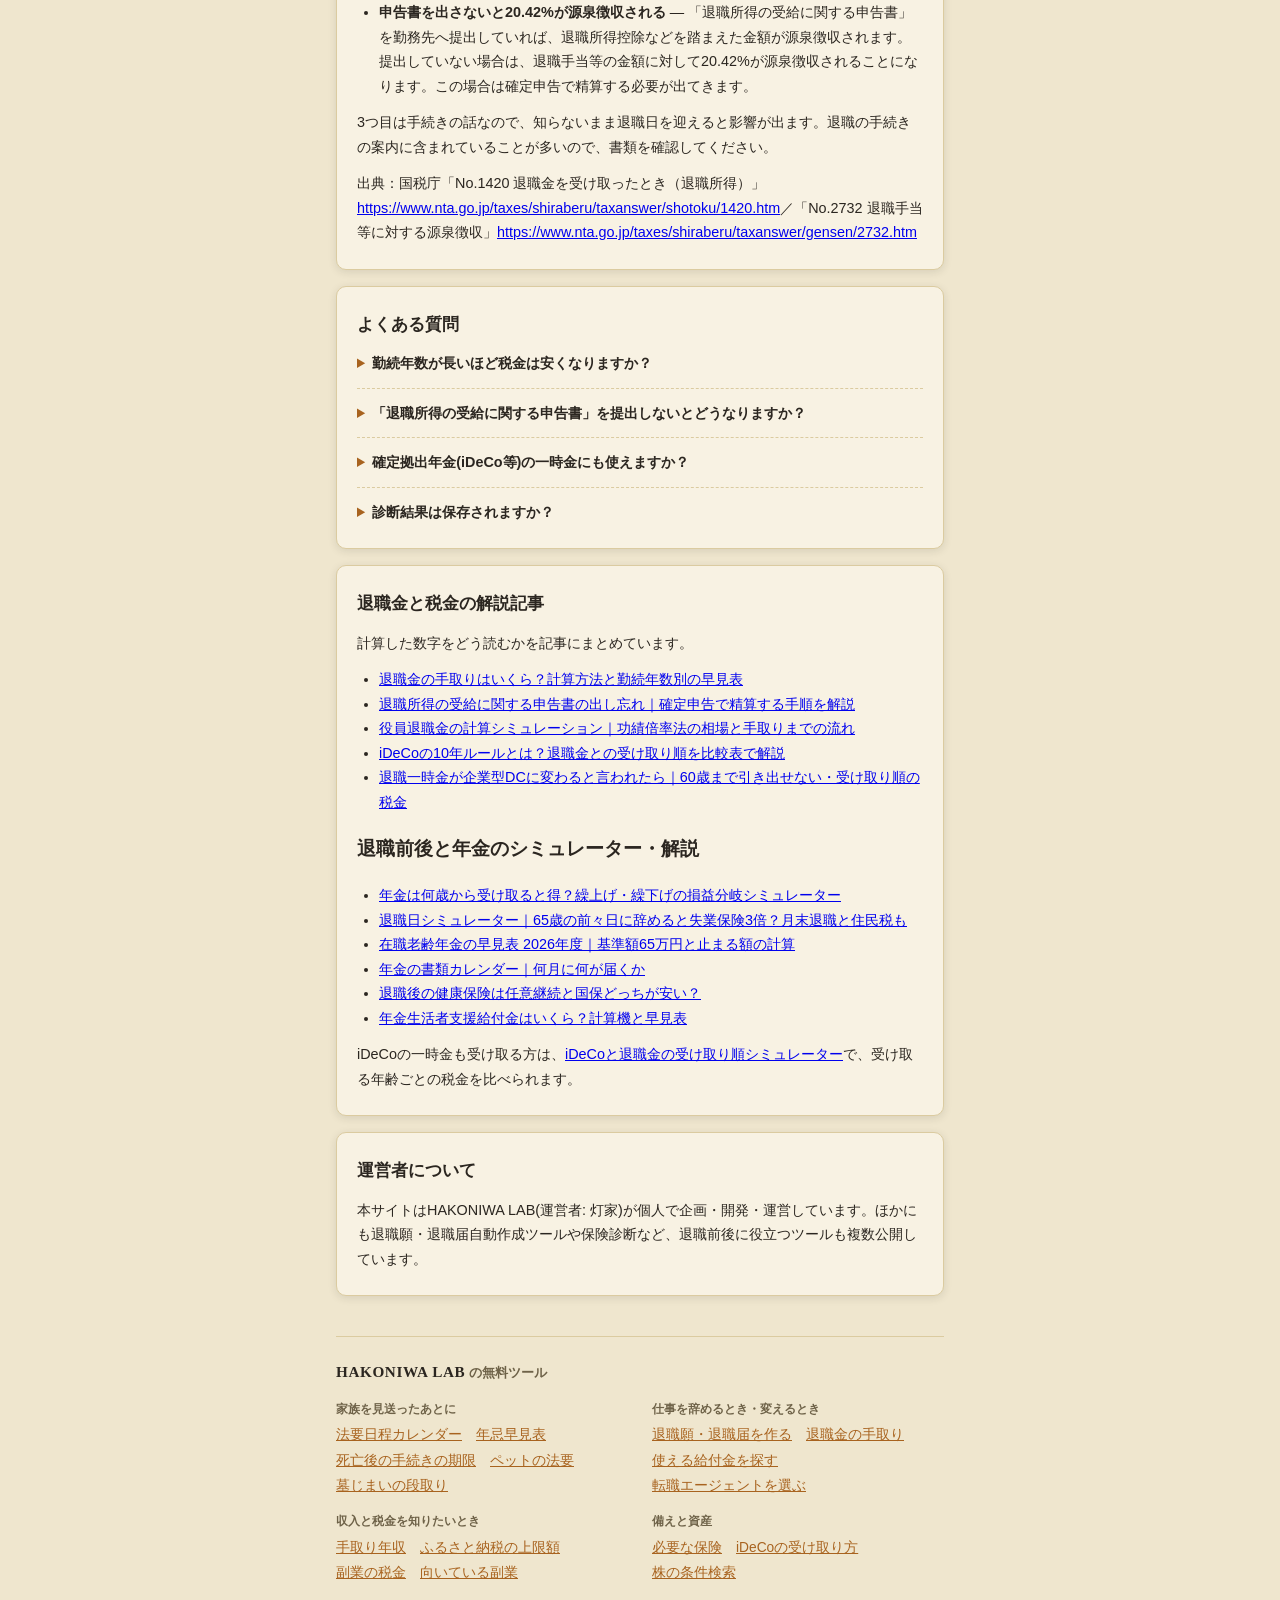
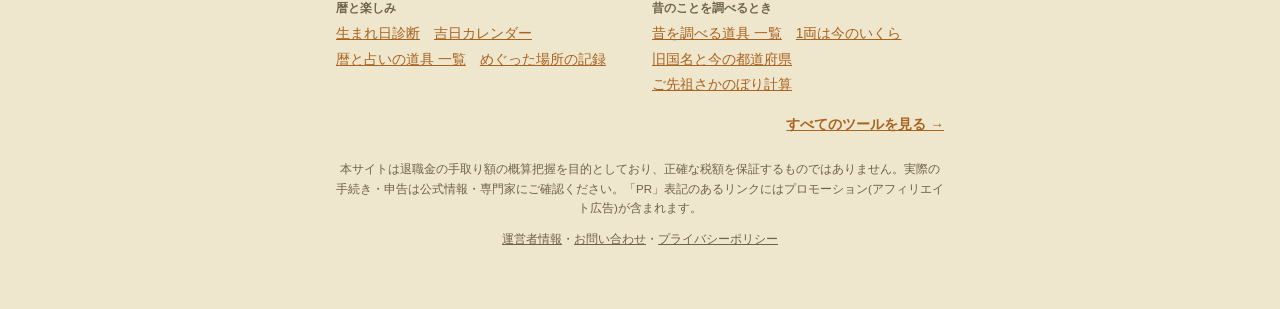
==== commit 27b158b1: "全ページのツール一覧に「昔のことを調べるとき」（昔を調べる道具 一覧・1両・旧国名・ご先祖）と「墓じまいの段取り」を追加 site-nav/site-nav.html を更新して site_nav.p" ====
--- a/index.html
+++ b/index.html
@@ -193,6 +193,7 @@
           <li><a href="../houyou-calendar/hayami/">年忌早見表</a></li>
           <li><a href="../houyou-calendar/tetsuzuki/">死亡後の手続きの期限</a></li>
           <li><a href="../houyou-calendar/pet/">ペットの法要</a></li>
+          <li><a href="../houyou-calendar/hakajimai/">墓じまいの段取り</a></li>
         </ul>
       </div>
       <div>
@@ -230,6 +231,15 @@
           <li><a href="../meguri-log/">めぐった場所の記録</a></li>
         </ul>
       </div>
+      <div>
+        <p class="site-nav__label">昔のことを調べるとき</p>
+        <ul class="site-nav__links">
+          <li><a href="../mukashi/">昔を調べる道具 一覧</a></li>
+          <li><a href="../mukashi/ryou/">1両は今のいくら</a></li>
+          <li><a href="../mukashi/kokumei/">旧国名と今の都道府県</a></li>
+          <li><a href="../mukashi/senzo/">ご先祖さかのぼり計算</a></li>
+        </ul>
+      </div>
     </div>
     <p class="site-nav__all"><a href="../">すべてのツールを見る →</a></p>
   </nav>
